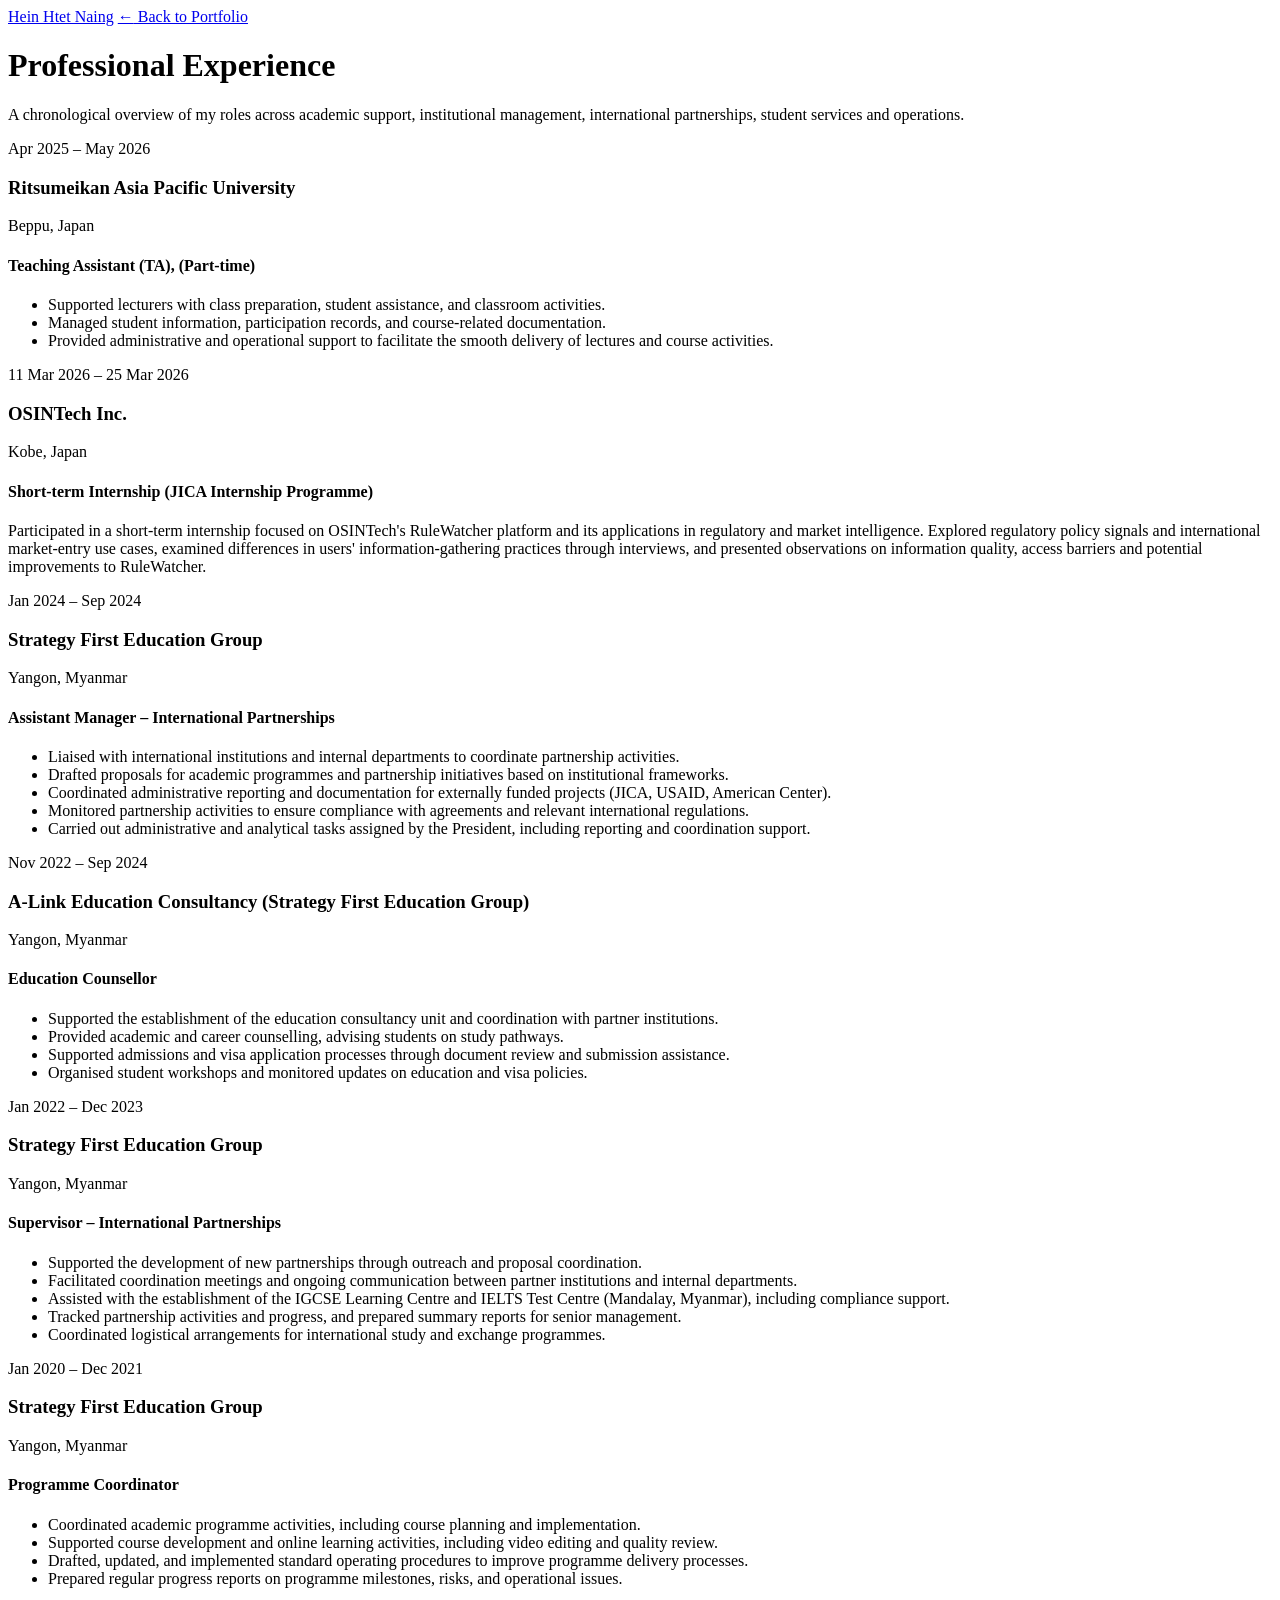
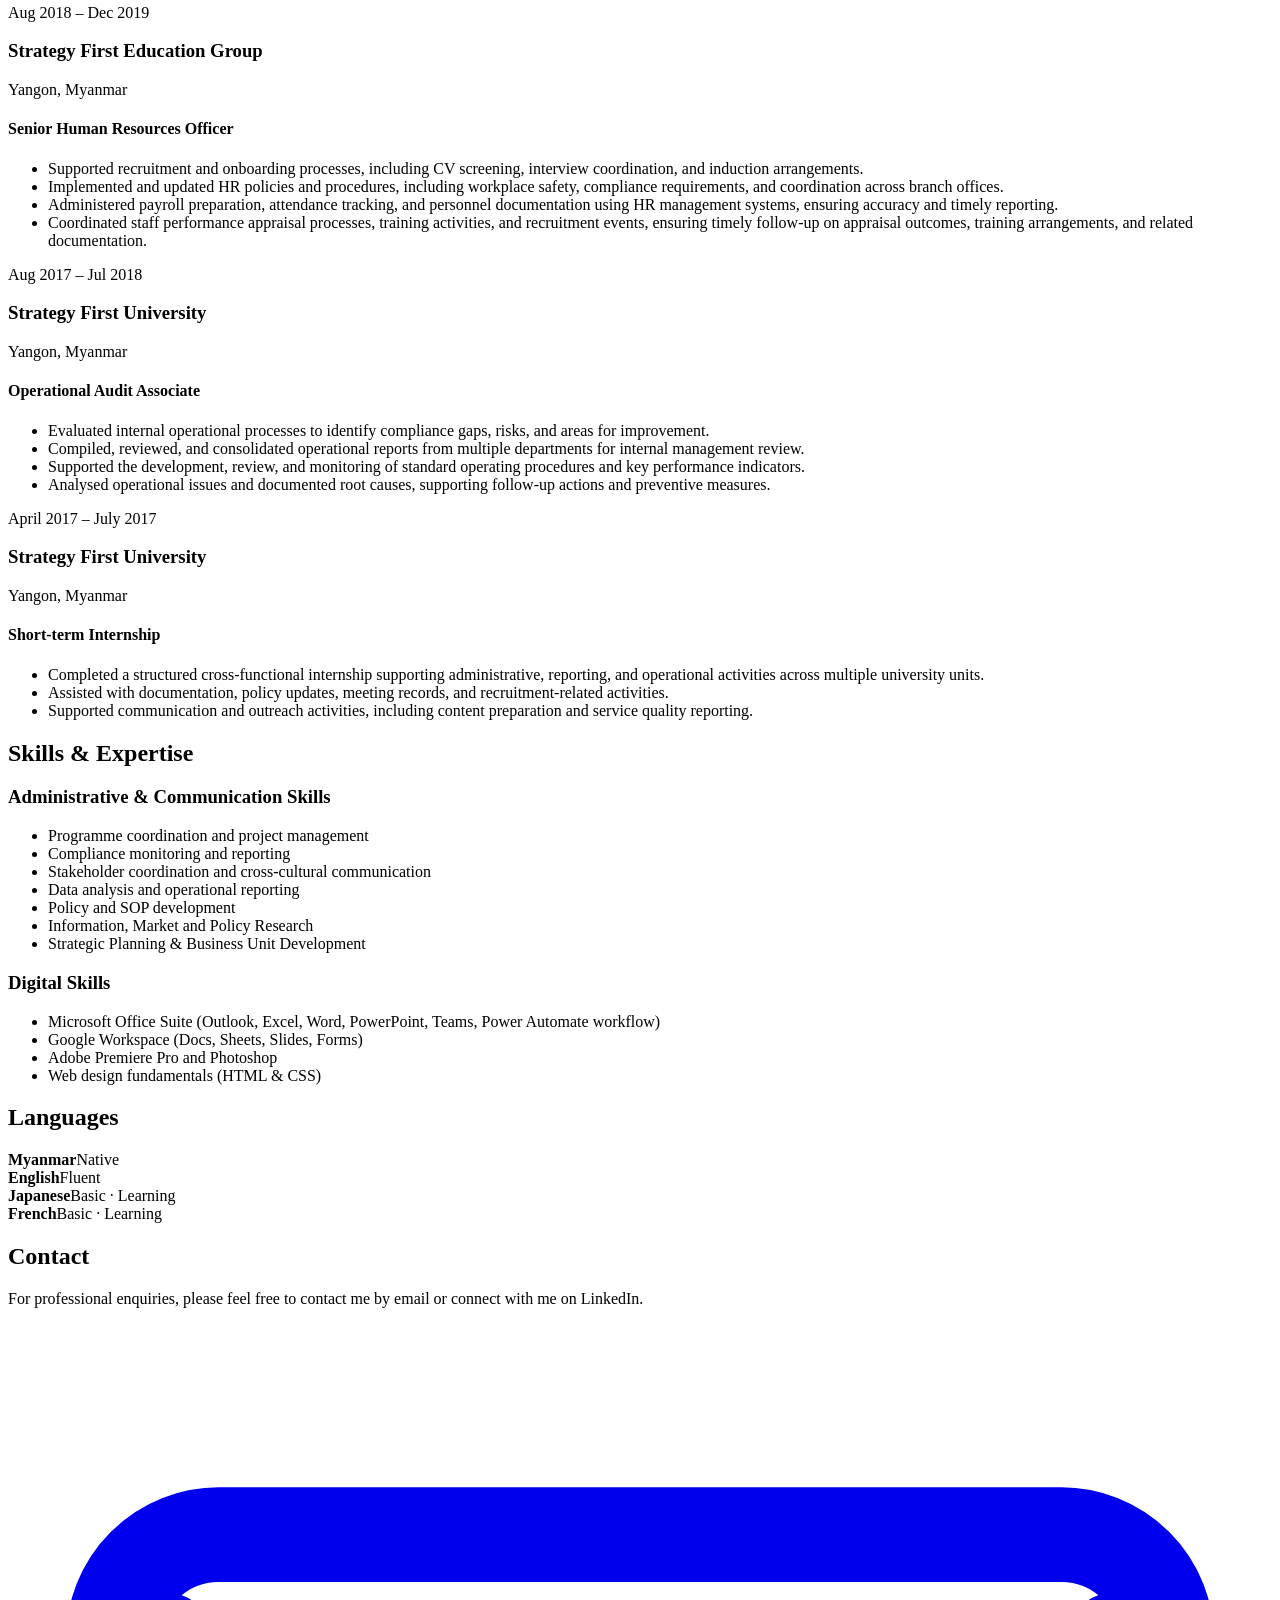
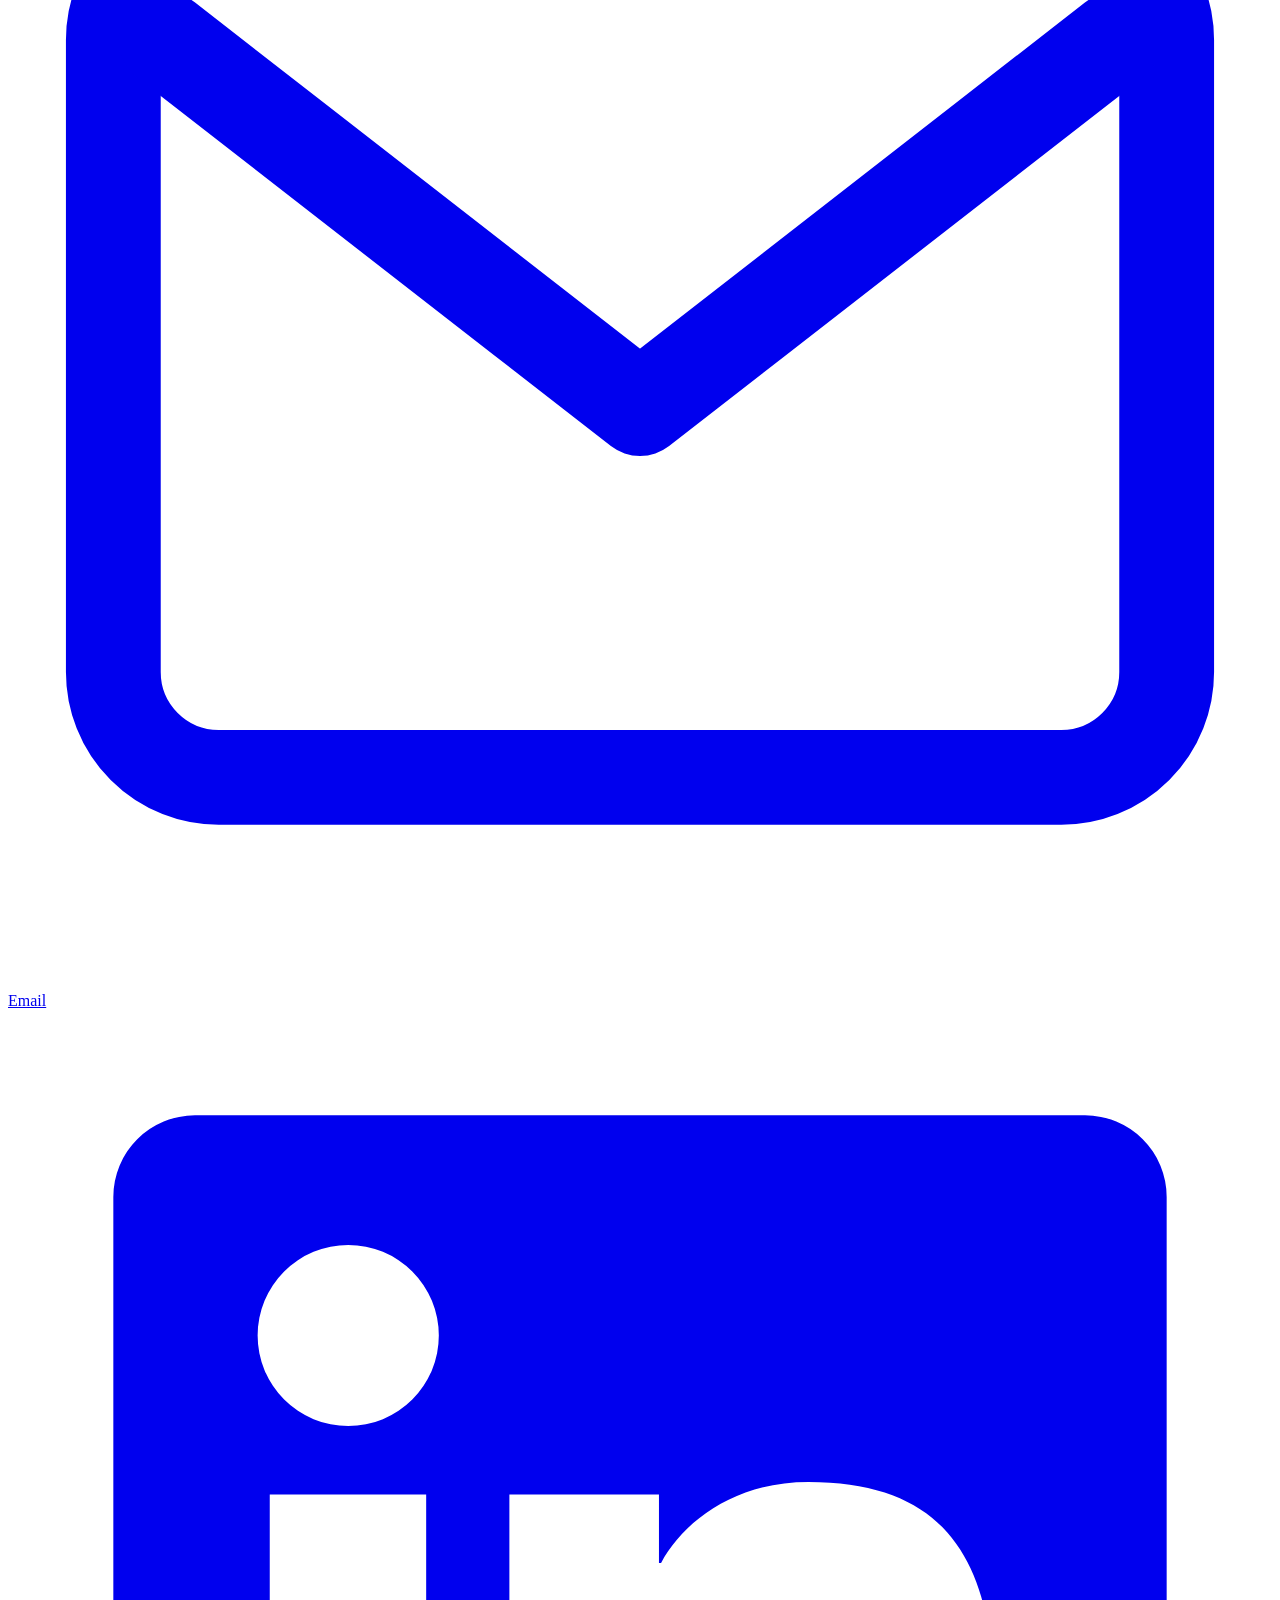
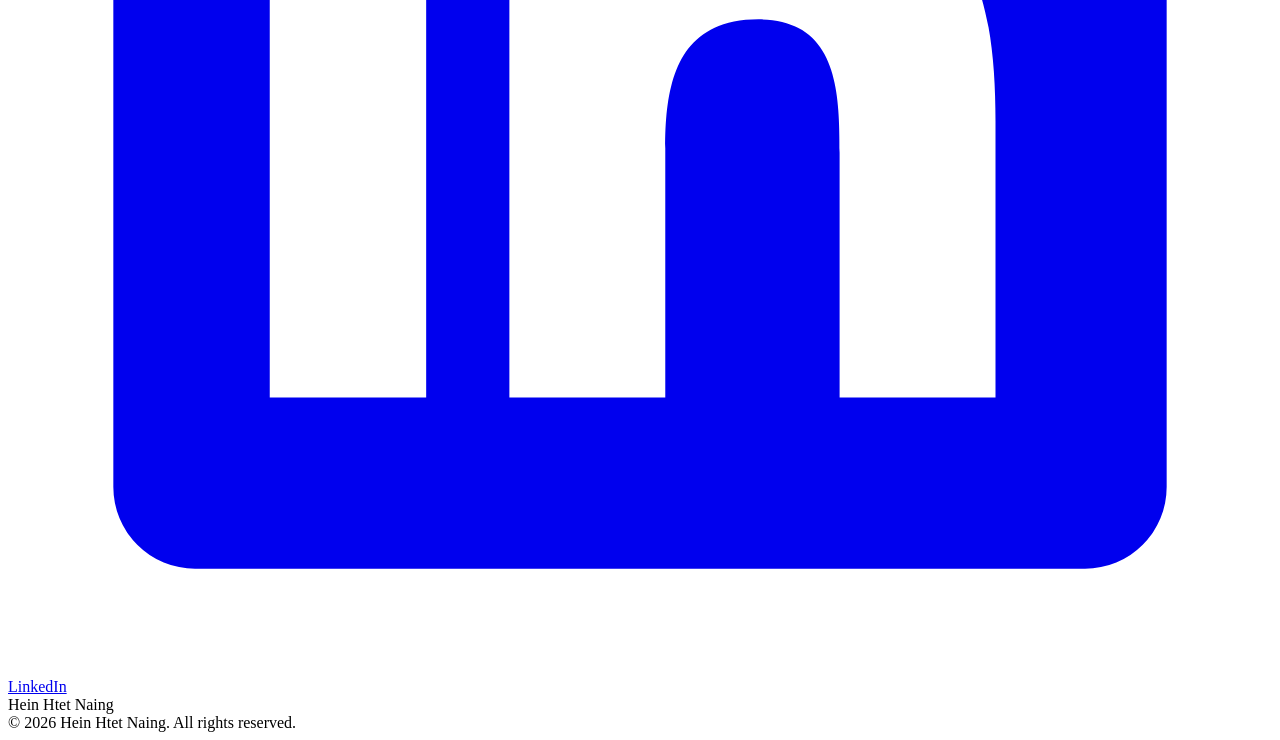
==== experience.html @ 3fa8e555 "Add files via upload" ====
<!DOCTYPE html>
<html lang="en">
<head>
    <meta charset="UTF-8">
    <meta name="viewport" content="width=device-width, initial-scale=1.0">
    <meta name="description" content="Professional experience of Hein Htet Naing.">
    <title>Professional Experience | Hein Htet Naing</title>
    <link rel="preconnect" href="https://fonts.googleapis.com">
    <link rel="preconnect" href="https://fonts.gstatic.com" crossorigin>
    <link href="https://fonts.googleapis.com/css2?family=Bodoni+Moda:wght@400;500;600&display=swap" rel="stylesheet">
    <link rel="stylesheet" href="css/style.css?v=20261013-mixed1">
</head>
<body class="experience-standalone">
    <header class="experience-topbar">
        <div class="experience-topbar-inner">
            <a class="experience-brand" href="index.html">Hein Htet Naing</a>
            <a class="experience-back" href="index.html#experience"><span aria-hidden="true">←</span> Back to Portfolio</a>
        </div>
    </header>
    <main class="experience-detail-page">
        <header class="experience-page-header">
            <h1>Professional <span class="experience-title-accent">Experience</span></h1>
            <p>A chronological overview of my roles across academic support, institutional management, international partnerships, student services and operations.</p>
        </header>
        <section aria-label="Employment history" class="experience-list">
            <article class="experience-entry">
                <div class="experience-meta">
                    <span class="experience-date">Apr 2025 – May 2026</span>
                    <h3>Ritsumeikan Asia Pacific University</h3>
                    <span class="experience-location">Beppu, Japan</span>
                </div>
                <div class="experience-detail">
                    <h4>Teaching Assistant (TA), (Part-time)</h4>
                    <ul class="experience-responsibilities">
                        <li>Supported lecturers with class preparation, student assistance, and classroom activities.</li>
                        <li>Managed student information, participation records, and course-related documentation.</li>
                        <li>Provided administrative and operational support to facilitate the smooth delivery of lectures and course activities.</li>
                    </ul>
                </div>
            </article>
            <article class="experience-entry">
                <div class="experience-meta">
                    <span class="experience-date">11 Mar 2026 – 25 Mar 2026</span>
                    <h3>OSINTech Inc.</h3>
                    <span class="experience-location">Kobe, Japan</span>
                </div>
                <div class="experience-detail">
                    <h4>Short-term Internship (JICA Internship Programme)</h4>
                    <p>Participated in a short-term internship focused on OSINTech's RuleWatcher platform and its applications in regulatory and market intelligence. Explored regulatory policy signals and international market-entry use cases, examined differences in users' information-gathering practices through interviews, and presented observations on information quality, access barriers and potential improvements to RuleWatcher.</p>
                </div>
            </article>
            
            <article class="experience-entry">
                <div class="experience-meta">
                    <span class="experience-date">Jan 2024 – Sep 2024</span>
                    <h3>Strategy First Education Group</h3>
                    <span class="experience-location">Yangon, Myanmar</span>
                </div>
                <div class="experience-detail">
                    <h4>Assistant Manager – International Partnerships</h4>
                    <ul class="experience-responsibilities">
                        <li>Liaised with international institutions and internal departments to coordinate partnership activities.</li>
                        <li>Drafted proposals for academic programmes and partnership initiatives based on institutional frameworks.</li>
                        <li>Coordinated administrative reporting and documentation for externally funded projects (JICA, USAID, American Center).</li>
                        <li>Monitored partnership activities to ensure compliance with agreements and relevant international regulations.</li>
                        <li>Carried out administrative and analytical tasks assigned by the President, including reporting and coordination support.</li>
                    </ul>
                </div>
            </article>
            <article class="experience-entry">
                <div class="experience-meta">
                    <span class="experience-date">Nov 2022 – Sep 2024</span>
                    <h3>A-Link Education Consultancy (Strategy First Education Group)</h3>
                    <span class="experience-location">Yangon, Myanmar</span>
                </div>
                <div class="experience-detail">
                    <h4>Education Counsellor</h4>
                    <ul class="experience-responsibilities">
                        <li>Supported the establishment of the education consultancy unit and coordination with partner institutions.</li>
                        <li>Provided academic and career counselling, advising students on study pathways.</li>
                        <li>Supported admissions and visa application processes through document review and submission assistance.</li>
                        <li>Organised student workshops and monitored updates on education and visa policies.</li>
                    </ul>
                </div>
            </article>
            <article class="experience-entry">
                <div class="experience-meta">
                    <span class="experience-date">Jan 2022 – Dec 2023</span>
                    <h3>Strategy First Education Group</h3>
                    <span class="experience-location">Yangon, Myanmar</span>
                </div>
                <div class="experience-detail">
                    <h4>Supervisor – International Partnerships</h4>
                    <ul class="experience-responsibilities">
                        <li>Supported the development of new partnerships through outreach and proposal coordination.</li>
                        <li>Facilitated coordination meetings and ongoing communication between partner institutions and internal departments.</li>
                        <li>Assisted with the establishment of the IGCSE Learning Centre and IELTS Test Centre (Mandalay, Myanmar), including compliance support.</li>
                        <li>Tracked partnership activities and progress, and prepared summary reports for senior management.</li>
                        <li>Coordinated logistical arrangements for international study and exchange programmes.</li>
                    </ul>
                </div>
            </article>
            <article class="experience-entry">
                <div class="experience-meta">
                    <span class="experience-date">Jan 2020 – Dec 2021</span>
                    <h3>Strategy First Education Group</h3>
                    <span class="experience-location">Yangon, Myanmar</span>
                </div>
                <div class="experience-detail">
                    <h4>Programme Coordinator</h4>
                    <ul class="experience-responsibilities">
                        <li>Coordinated academic programme activities, including course planning and implementation.</li>
                        <li>Supported course development and online learning activities, including video editing and quality review.</li>
                        <li>Drafted, updated, and implemented standard operating procedures to improve programme delivery processes.</li>
                        <li>Prepared regular progress reports on programme milestones, risks, and operational issues.</li>
                    </ul>
                </div>
            </article>
            <article class="experience-entry">
                <div class="experience-meta">
                    <span class="experience-date">Aug 2018 – Dec 2019</span>
                    <h3>Strategy First Education Group</h3>
                    <span class="experience-location">Yangon, Myanmar</span>
                </div>
                <div class="experience-detail">
                    <h4>Senior Human Resources Officer</h4>
                    <ul class="experience-responsibilities">
                        <li>Supported recruitment and onboarding processes, including CV screening, interview coordination, and induction arrangements.</li>
                        <li>Implemented and updated HR policies and procedures, including workplace safety, compliance requirements, and coordination across branch offices.</li>
                        <li>Administered payroll preparation, attendance tracking, and personnel documentation using HR management systems, ensuring accuracy and timely reporting.</li>
                        <li>Coordinated staff performance appraisal processes, training activities, and recruitment events, ensuring timely follow-up on appraisal outcomes, training arrangements, and related documentation.</li>
                    </ul>
                </div>
            </article>
            <article class="experience-entry">
                <div class="experience-meta">
                    <span class="experience-date">Aug 2017 – Jul 2018</span>
                    <h3>Strategy First University</h3>
                    <span class="experience-location">Yangon, Myanmar</span>
                </div>
                <div class="experience-detail">
                    <h4>Operational Audit Associate</h4>
                    <ul class="experience-responsibilities">
                        <li>Evaluated internal operational processes to identify compliance gaps, risks, and areas for improvement.</li>
                        <li>Compiled, reviewed, and consolidated operational reports from multiple departments for internal management review.</li>
                        <li>Supported the development, review, and monitoring of standard operating procedures and key performance indicators.</li>
                        <li>Analysed operational issues and documented root causes, supporting follow-up actions and preventive measures.</li>
                    </ul>
                </div>
            </article>
            <article class="experience-entry">
                <div class="experience-meta">
                    <span class="experience-date">April 2017 – July 2017</span>
                    <h3>Strategy First University</h3>
                    <span class="experience-location">Yangon, Myanmar</span>
                </div>
                <div class="experience-detail">
                    <h4>Short-term Internship</h4>
                    <ul class="experience-responsibilities">
                        <li>Completed a structured cross-functional internship supporting administrative, reporting, and operational activities across multiple university units.</li>
                        <li>Assisted with documentation, policy updates, meeting records, and recruitment-related activities.</li>
                        <li>Supported communication and outreach activities, including content preparation and service quality reporting.</li>
                    </ul>
                </div>
            </article>
        </section>
        <section class="experience-skills-section" aria-labelledby="experience-skills-heading">
            <h2 id="experience-skills-heading">Skills &amp; <span>Expertise</span></h2>
            <div class="experience-skills-grid">
                <div class="experience-skill-column">
                    <h3>Administrative &amp; Communication Skills</h3>
                    <ul>
                        <li>Programme coordination and project management</li>
                        <li>Compliance monitoring and reporting</li>
                        <li>Stakeholder coordination and cross-cultural communication</li>
                        <li>Data analysis and operational reporting</li>
                        <li>Policy and SOP development</li>
                        <li>Information, Market and Policy Research</li>
                        <li>Strategic Planning & Business Unit Development</li>
                    </ul>
                </div>
                <div class="experience-skill-column">
                    <h3>Digital Skills</h3>
                    <ul>
                        <li>Microsoft Office Suite (Outlook, Excel, Word, PowerPoint, Teams, Power Automate workflow)</li>
                        <li>Google Workspace (Docs, Sheets, Slides, Forms)</li>
                        <li>Adobe Premiere Pro and Photoshop</li>
                        <li>Web design fundamentals (HTML &amp; CSS)</li>
                    </ul>
                </div>
            </div>
        </section>
        <section class="experience-languages-section" aria-labelledby="experience-languages-heading">
            <h2 id="experience-languages-heading">Languages</h2>
            <div class="experience-language-list" aria-label="Language proficiency">
                <div><strong>Myanmar</strong><span>Native</span></div>
                <div><strong>English</strong><span>Fluent</span></div>
                <div><strong>Japanese</strong><span>Basic · Learning</span></div>
                <div><strong>French</strong><span>Basic · Learning</span></div>
            </div>
        </section>
        <section class="experience-contact-section" aria-labelledby="experience-contact-heading">
            <h2 id="experience-contact-heading">Contact</h2>
            <p>For professional enquiries, please feel free to contact me by email or connect with me on LinkedIn.</p>
            <div class="experience-contact-links">
                <a href="mailto:hhn.info12@gmail.com"><svg viewBox="0 0 24 24" fill="none" stroke="currentColor" stroke-width="1.8" stroke-linecap="round" stroke-linejoin="round" aria-hidden="true"><rect x="2" y="4" width="20" height="16" rx="2"/><path d="m3 6 9 7 9-7"/></svg>Email</a>
                <a href="https://www.linkedin.com/in/hhn0011" target="_blank" rel="noopener noreferrer"><svg viewBox="0 0 24 24" fill="currentColor" aria-hidden="true"><path d="M20.45 2H3.55A1.55 1.55 0 0 0 2 3.55v16.9A1.55 1.55 0 0 0 3.55 22h16.9A1.55 1.55 0 0 0 22 20.45V3.55A1.55 1.55 0 0 0 20.45 2ZM7.94 18.75H4.97V9.2h2.97ZM6.46 7.9a1.72 1.72 0 1 1 0-3.44 1.72 1.72 0 0 1 0 3.44Zm12.29 10.85h-2.96V14.1c0-1.11-.02-2.53-1.54-2.53-1.54 0-1.77 1.2-1.77 2.45v4.73H9.52V9.2h2.84v1.3h.04c.4-.75 1.36-1.54 2.8-1.54 3 0 3.55 1.98 3.55 4.55Z"/></svg>LinkedIn</a>
            </div>
        </section>
    </main>
    <footer class="site-footer experience-detail-footer">
        <div class="footer-inner">
            <span class="footer-name">Hein Htet Naing</span>
            <div class="footer-right">
                <span class="footer-copyright">&copy; 2026 Hein Htet Naing. All rights reserved.</span>
            </div>
        </div>
    </footer>
</body>
</html>
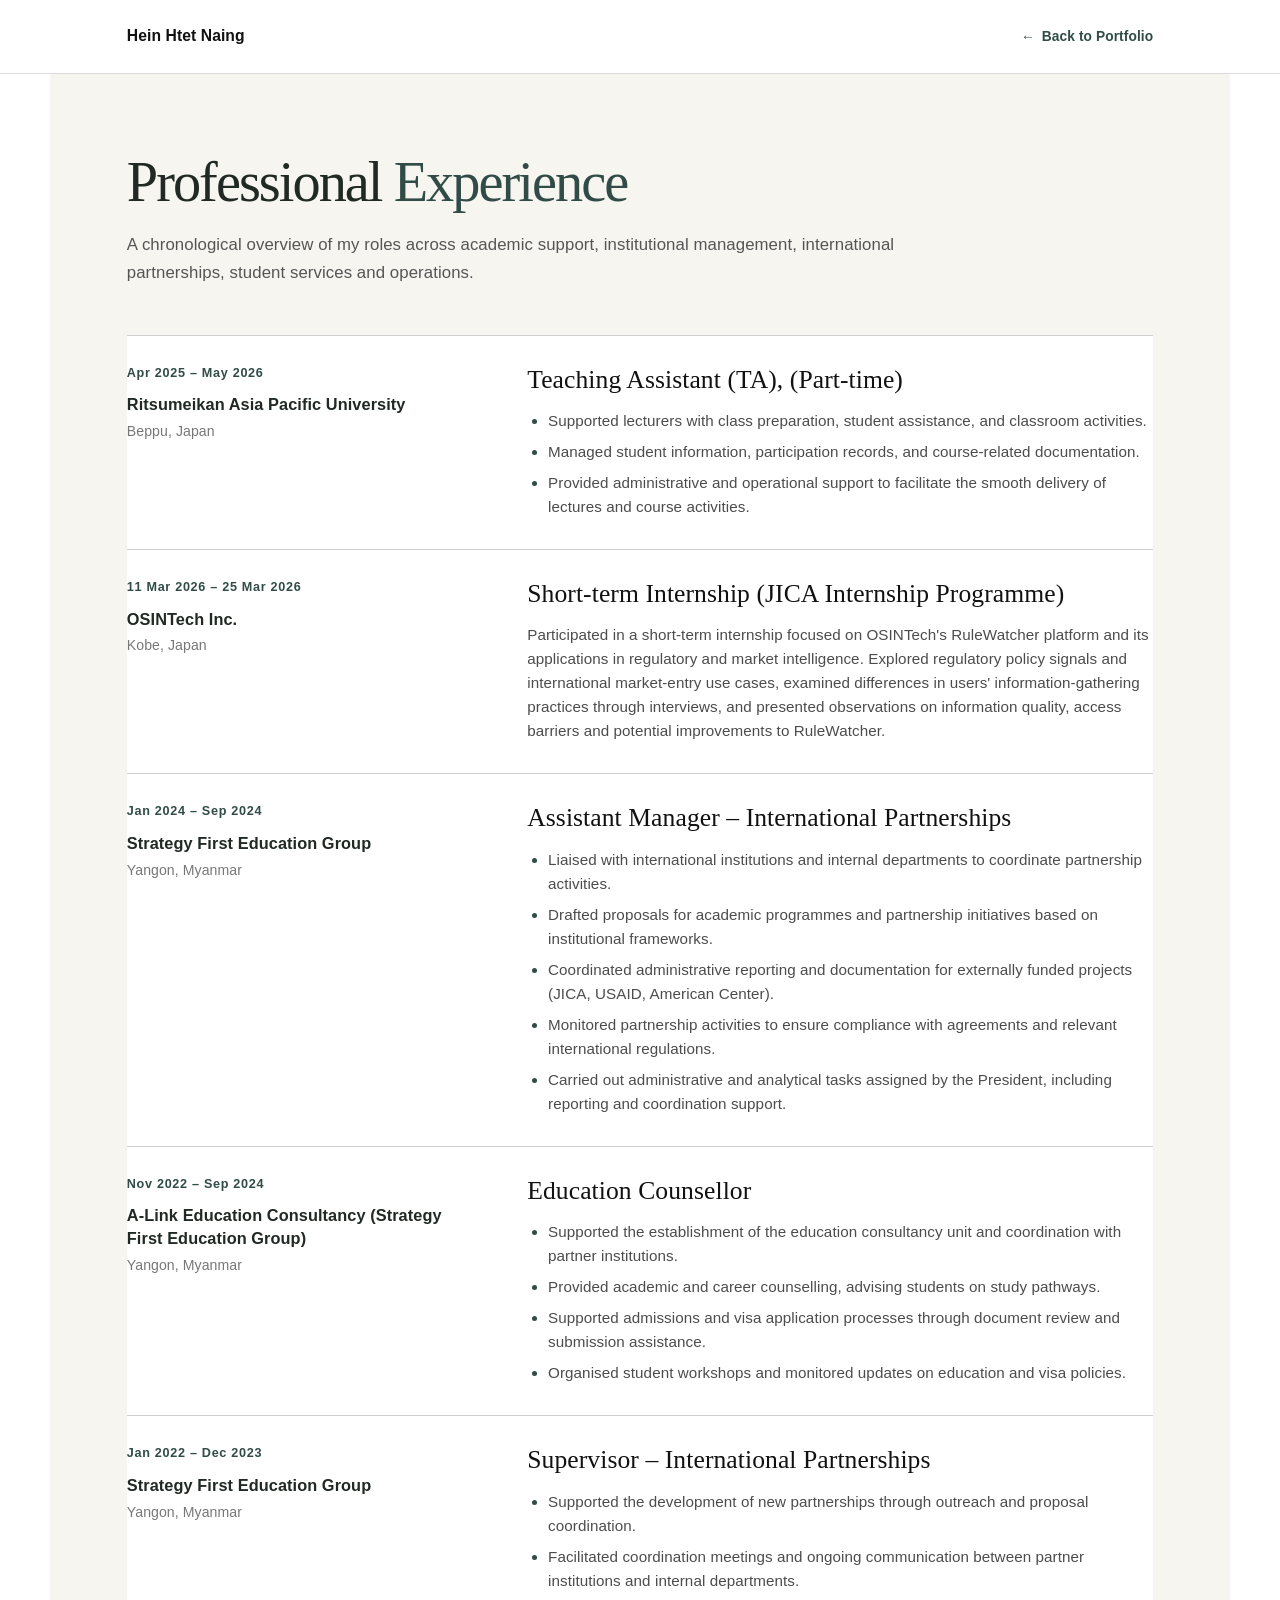
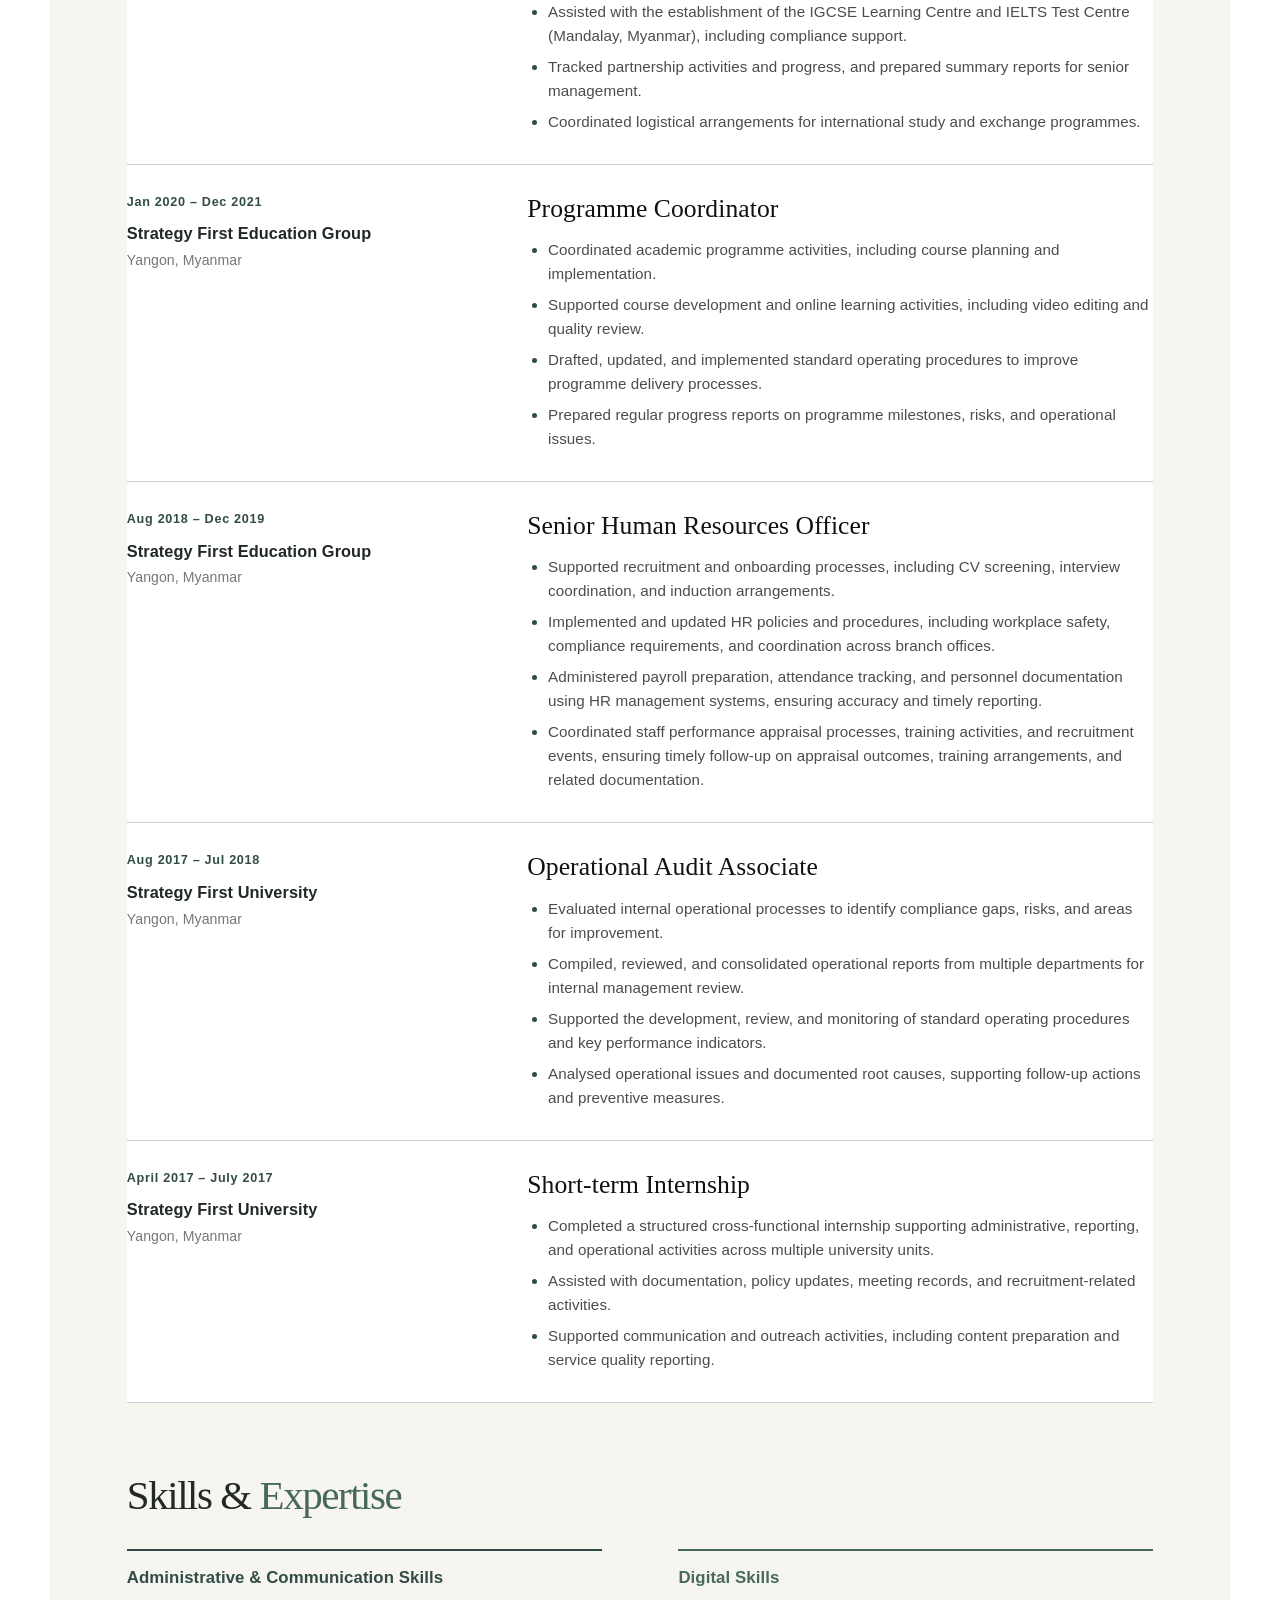
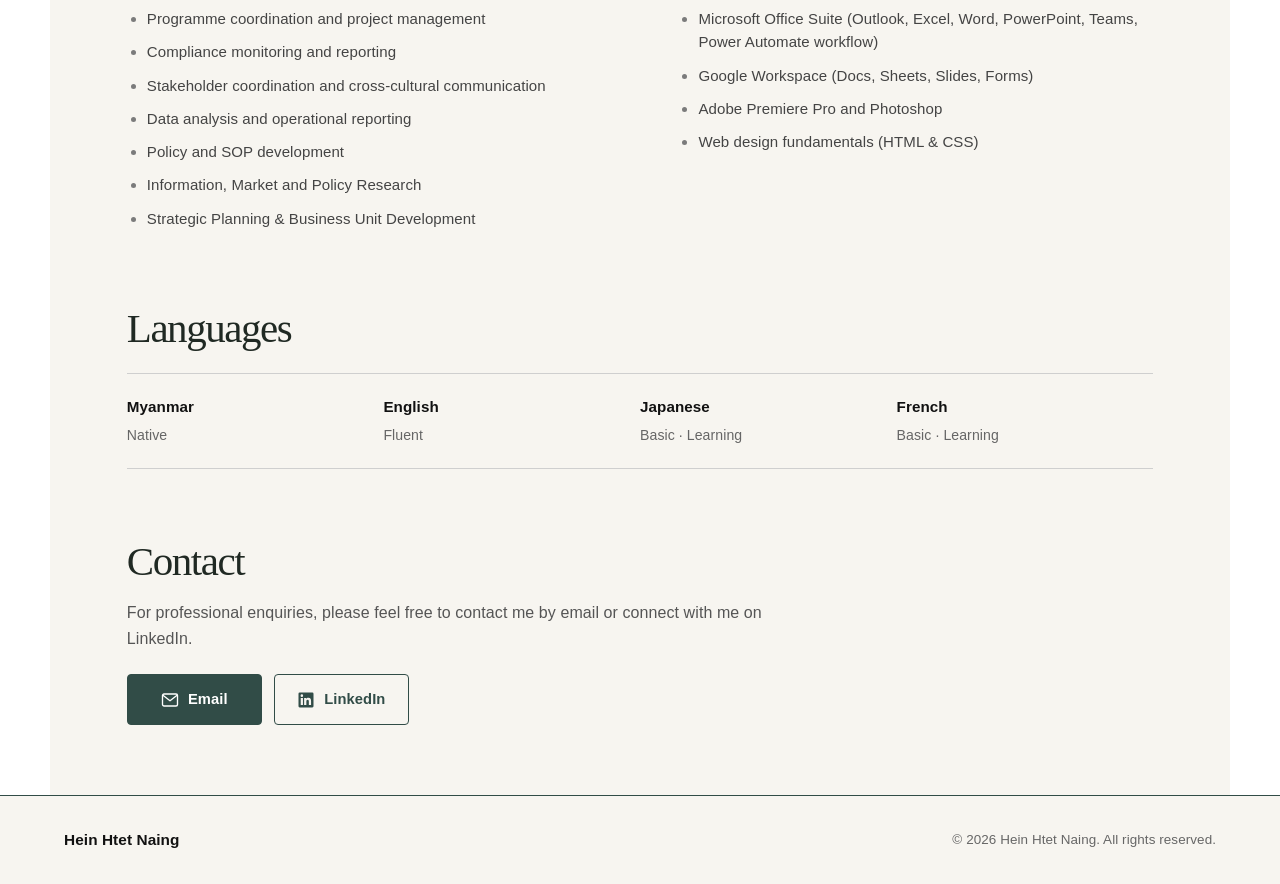
==== commit ed59677f: "Apply editorial design to experience.html" ====
--- a/experience.html
+++ b/experience.html
@@ -9,6 +9,7 @@
     <link rel="preconnect" href="https://fonts.gstatic.com" crossorigin>
     <link href="https://fonts.googleapis.com/css2?family=Bodoni+Moda:wght@400;500;600&display=swap" rel="stylesheet">
     <link rel="stylesheet" href="css/style.css?v=20261013-mixed1">
+    <link rel="stylesheet" href="css/editorial-v2.css?v=1">
 </head>
 <body class="experience-standalone">
     <header class="experience-topbar">
--- a/css/style.css
+++ b/css/style.css
@@ -0,0 +1,1494 @@
+/* == 01. COLOUR SYSTEM == */
+:root {
+    --white: #FFFFFF;
+    --black: #111111;
+    --grey: #555555;
+    --red: #C51F35;
+    --linkedin-blue: #0A66C2;
+    --navy: #193F84;
+    --cyan: #55C9D9;
+    --green: #00865F;
+    --gold: #FFCC00;
+    --gold-dark: #806300;
+    --light-border: #DDDDDD;
+    --nav-space: 132px;
+}
+
+/* == 02. BASIC WEBSITE SETTINGS == */
+* { margin: 0; padding: 0; box-sizing: border-box; }
+html {
+    scroll-behavior: smooth;
+    /* Gentle page-to-page scrolling without trapping longer sections */
+    scroll-snap-type: none;
+}
+body {
+    font-family: Arial, Helvetica, sans-serif;
+    font-size: 16px;
+    line-height: 1.7;
+    background: var(--white);
+    color: var(--black);
+}
+a { color: inherit; text-decoration: none; }
+a:focus-visible, button:focus-visible {
+    outline: 3px solid var(--cyan);
+    outline-offset: 3px;
+}
+.skip-link {
+    position: fixed;
+    top: -100px; left: 10px; z-index: 2000;
+    background: var(--white); color: var(--black);
+    padding: 10px 16px;
+}
+.skip-link:focus { top: 10px; }
+
+/* == 03. FULL-SCREEN INTRODUCTION WITH EDGE-TO-EDGE DIVIDER == */
+.Intro {
+    width: 100%;
+    min-height: 100vh;
+    min-height: 100svh;
+    padding: 0;
+    border-bottom: 2px solid var(--black);
+    display: flex;
+    align-items: stretch;
+    background: var(--white);
+    scroll-snap-align: start;
+}
+.Intro-box {
+    width: 100%;
+    min-height: calc(100vh - 2px);
+    min-height: calc(100svh - 2px);
+    display: flex;
+    flex-direction: column;
+    justify-content: space-evenly;
+    padding: clamp(28px, 4vw, 60px) clamp(24px, 6.5vw, 110px);
+    padding-left: clamp(46px, 9vw, 150px);
+    padding-right: clamp(32px, 7.5vw, 128px);
+    border: 0;
+    border-radius: 0;
+    background: var(--white);
+}
+.Intro-label {
+    color: var(--red);
+    font-size: clamp(1.25rem, 1.65vw, 1.5rem);
+    font-weight: 700;
+    letter-spacing: 0.1em;
+    margin-bottom: 0;
+}
+.Intro h1 {
+    font-family: "Bodoni Moda", Georgia, "Times New Roman", serif;
+    font-size: clamp(3.7rem, 7vw, 6.6rem);
+    font-weight: 400;
+    line-height: 0.98;
+    letter-spacing: -0.025em;
+    color: var(--black);
+    margin-bottom: 0;
+}
+
+/* == 04. FIVE INTERESTS: ORIGINAL COLOURED UNDERLINES == */
+.Intro-interests {
+    display: flex;
+    flex-wrap: wrap;
+    align-items: flex-start;
+    gap: 12px 26px;
+    margin-bottom: 0;
+}
+.Intro-interests span {
+    display: inline-block;
+    width: auto;
+    min-height: 0;
+    padding: 0 0 6px;
+    font-size: clamp(1rem, 1.22vw, 1.13rem);
+    font-weight: 600;
+    line-height: 1.45;
+    text-align: left;
+    color: var(--black);
+    border: 0;
+    border-bottom: 3px solid transparent;
+}
+.Intro-interests .interest-red { border-bottom-color: var(--red); }
+.Intro-interests .interest-navy { border-bottom-color: var(--navy); }
+.Intro-interests .interest-cyan { border-bottom-color: var(--cyan); }
+.Intro-interests .interest-green { border-bottom-color: var(--green); }
+.Intro-interests .interest-gold { border-bottom-color: var(--gold); }
+
+/* == 05. INTRODUCTION PARAGRAPH == */
+.Intro-description {
+    width: 100%;
+    max-width: 920px;
+    font-size: clamp(1.075rem, 1.35vw, 1.2rem);
+    font-weight: 400;
+    line-height: 1.65;
+    color: var(--grey);
+    white-space: normal;
+    margin-bottom: 0;
+}
+
+/* == 06. INTRODUCTION BUTTONS == */
+.Intro-buttons { display: flex; flex-wrap: wrap; gap: 14px; }
+.Intro-buttons a, .Intro-button-placeholder {
+    display: inline-flex;
+    align-items: center;
+    justify-content: center;
+    width: 172px;
+    min-height: 52px;
+    padding: 12px 20px;
+    border: 1px solid transparent;
+    border-radius: 4px;
+    font-size: 1.05rem;
+    font-weight: 600;
+}
+.Intro-button-primary {
+    gap: 10px;
+    background: var(--linkedin-blue);
+    border-color: var(--linkedin-blue);
+    color: var(--white);
+}
+.linkedin-icon {
+    display: block;
+    width: 20px;
+    height: 20px;
+    flex: 0 0 20px;
+}
+.Intro-button-primary:hover {
+    background: #004182;
+    border-color: #004182;
+}
+.Intro-button-secondary {
+    gap: 10px;
+    background: var(--black);
+    border-color: var(--black);
+    color: var(--white);
+}
+.Intro-button-secondary:hover {
+    background: #333333;
+    border-color: #333333;
+}
+.contact-icon {
+    display: block;
+    width: 20px;
+    height: 20px;
+    flex: 0 0 20px;
+}
+.Intro-button-placeholder { cursor: default; }
+
+/* == 07. REMAINING SECTIONS & LEFT NAVIGATION SPACE == */
+.page-content {
+    scroll-snap-align: none;
+    background-color: #FFFFFF;
+    padding: 0 0 0 var(--nav-space);
+}
+.content-section {
+    width: 100%;
+    padding: clamp(28px, 4vw, 60px);
+    margin: 0;
+    background: #FFFFFF;
+    color: var(--black);
+    scroll-margin-top: 20px;
+}
+.content-section h2 {
+    font-size: clamp(1.6rem, 3vw, 2.5rem);
+    line-height: 1.2;
+    margin-bottom: 20px;
+}
+.content-section p {
+    max-width: 76ch;
+    color: inherit;
+}
+.dark-section {
+    background: var(--white);
+    color: var(--black);
+    border: 0;
+}
+/* == ABOUT ME: EDITORIAL TWO-COLUMN LAYOUT == */
+.about-section {
+    position: relative;
+    padding-top: clamp(56px, 8vw, 112px);
+    padding-bottom: clamp(56px, 8vw, 112px);
+    padding-right: clamp(48px, 8vw, 120px);
+}
+.about-section::after {
+    content: "";
+    position: absolute;
+    left: calc(-1 * var(--nav-space));
+    right: 0;
+    bottom: 0;
+    height: 2px;
+    background: var(--black);
+}
+.about-layout {
+    display: grid;
+    grid-template-columns: minmax(220px, 0.85fr) minmax(0, 1.4fr);
+    gap: clamp(30px, 6vw, 100px);
+    align-items: start;
+}
+.about-label {
+    color: var(--red) !important;
+    font-size: 0.9rem;
+    font-weight: 700;
+    letter-spacing: 0.12em;
+    margin-bottom: 22px;
+}
+.about-section h2 {
+    font-family: "Bodoni Moda", Georgia, "Times New Roman", serif;
+    font-size: clamp(2.8rem, 4.3vw, 4.6rem);
+    font-weight: 400;
+    line-height: 1.13;
+    letter-spacing: -0.025em;
+    margin: 0;
+    max-width: 13ch;
+}
+.about-title-accent { color: var(--navy); }
+.about-reflection {
+    max-width: 35ch;
+    margin-top: clamp(25px, 3vw, 40px);
+    font-size: clamp(1.05rem, 1.3vw, 1.2rem);
+    line-height: 1.7;
+    color: var(--grey) !important;
+}
+.about-journey-line {
+    display: block;
+    width: min(100%, 320px);
+    height: auto;
+    margin-top: 22px;
+}
+.about-biography {
+    max-width: 690px;
+    padding-right: clamp(8px, 2vw, 24px);
+}
+.about-biography p {
+    font-size: clamp(1.05rem, 1.25vw, 1.18rem);
+    font-weight: 400;
+    line-height: 1.85;
+    color: var(--grey);
+    max-width: none;
+}
+.about-biography p + p {
+    margin-top: 1.4em;
+}
+@media (max-width: 900px) {
+    .about-layout {
+        grid-template-columns: 1fr;
+        gap: 30px;
+    }
+    .about-section h2 { max-width: 18ch; }
+}
+@media (max-width: 768px) {
+    .about-section {
+        padding-top: 48px;
+        padding-bottom: 48px;
+        padding-right: 20px;
+    }
+    .about-section::after { left: 0; }
+    .about-biography { padding-right: 0; }
+    .about-label { margin-bottom: 16px; }
+    .about-section h2 { font-size: clamp(2.7rem, 9vw, 4rem); }
+    .about-reflection { margin-top: 22px; }
+    .about-journey-line { margin-top: 14px; }
+    .about-biography p { font-size: 1.05rem; line-height: 1.75; }
+}
+
+/* == AREAS OF FOCUS: FULL-WIDTH DARK RESEARCH SECTION == */
+.focus-section {
+    position: relative;
+    isolation: isolate;
+    background: #111111;
+    color: #FFFFFF;
+    padding-top: clamp(65px, 8vw, 112px);
+    padding-bottom: clamp(65px, 8vw, 112px);
+    padding-right: clamp(48px, 8vw, 120px);
+}
+.focus-section::before {
+    content: "";
+    position: absolute;
+    z-index: -1;
+    top: 0;
+    bottom: 0;
+    left: calc(-1 * var(--nav-space));
+    right: 0;
+    background: #111111;
+}
+.focus-section::after {
+    content: "";
+    position: absolute;
+    bottom: 0;
+    left: calc(-1 * var(--nav-space));
+    right: 0;
+    height: 1px;
+    background: #FFFFFF;
+}
+.focus-inner { width: 100%; }
+.focus-label {
+    color: var(--red) !important;
+    font-size: 0.9rem;
+    font-weight: 700;
+    letter-spacing: 0.12em;
+    margin-bottom: 18px;
+}
+.focus-section h2 {
+    font-family: "Bodoni Moda", Georgia, "Times New Roman", serif;
+    font-size: clamp(3rem, 5vw, 5rem);
+    line-height: 1.12;
+    letter-spacing: -0.025em;
+    font-weight: 400;
+    color: #FFFFFF;
+    margin-bottom: 24px;
+}
+.focus-title-accent { color: var(--gold); }
+.focus-introduction {
+    max-width: 830px !important;
+    color: #C9C9C9 !important;
+    font-size: clamp(1.05rem, 1.25vw, 1.18rem);
+    line-height: 1.52;
+}
+.focus-grid {
+    display: grid;
+    grid-template-columns: repeat(2, minmax(0, 1fr));
+    column-gap: clamp(32px, 5vw, 80px);
+    row-gap: clamp(18px, 2.5vw, 34px);
+    margin-top: clamp(25px, 3vw, 43px);
+}
+.focus-item {
+    min-width: 0;
+    border-top: 2px solid var(--focus-accent);
+    padding-top: 18px;
+}
+.focus-item-1 { --focus-accent: var(--red); }
+.focus-item-2 { --focus-accent: var(--navy); }
+.focus-item-3 { --focus-accent: var(--cyan); }
+.focus-item-4 { --focus-accent: var(--green); }
+.focus-item-5 { --focus-accent: var(--gold); }
+.focus-item-6 { --focus-accent: #B9B9B9; }
+.focus-number {
+    display: block;
+    font-size: 0.95rem;
+    font-weight: 700;
+    letter-spacing: 0.06em;
+    color: var(--focus-accent);
+    margin-bottom: 10px;
+}
+.focus-item h3 {
+    color: #FFFFFF;
+    font-size: clamp(1.15rem, 1.45vw, 1.4rem);
+    line-height: 1.35;
+    font-weight: 600;
+    margin-bottom: 8px;
+}
+.focus-item p {
+    color: #CACACA !important;
+    font-size: .875rem;
+    line-height: 1.48;
+}
+@media (max-width: 768px) {
+    .content-section.focus-section {
+        padding: 52px 24px 64px;
+    }
+    .focus-grid {
+        grid-template-columns: 1fr;
+        row-gap: 22px;
+        margin-top: 27px;
+    }
+    .focus-section h2 { font-size: clamp(2.8rem, 9vw, 4.2rem); }
+}
+
+/* == EXPERIENCE: EDITORIAL CAREER SUMMARY == */
+.experience-section {
+    position: relative;
+    padding-top: clamp(58px, 7vw, 100px);
+    padding-bottom: clamp(64px, 7vw, 105px);
+    padding-right: clamp(48px, 8vw, 120px);
+}
+.experience-section::after {
+    content: "";
+    position: absolute;
+    bottom: 0;
+    left: calc(-1 * var(--nav-space));
+    right: 0;
+    height: 2px;
+    background: var(--black);
+}
+.experience-label {
+    color: var(--red) !important;
+    font-size: 0.9rem;
+    letter-spacing: .12em;
+    font-weight: 700;
+    margin-bottom: 16px;
+}
+.experience-section h2 {
+    font-family: "Bodoni Moda", Georgia, "Times New Roman", serif;
+    font-weight: 400;
+    line-height: 1.14;
+    letter-spacing: -.025em;
+    font-size: clamp(2.8rem, 4.9vw, 4.9rem);
+    margin-bottom: 21px;
+}
+.experience-title-accent { color: var(--navy); }
+.experience-intro > p:last-child {
+    font-size: clamp(1.05rem, 1.3vw, 1.18rem);
+    line-height: 1.75;
+    color: var(--grey);
+    max-width: 720px;
+}
+.experience-list { margin-top: clamp(24px, 3vw, 42px); }
+.experience-entry {
+    border-top: 1px solid #CCCCCC;
+    display: grid;
+    grid-template-columns: minmax(190px, .9fr) minmax(0, 1.5fr);
+    gap: clamp(22px, 5vw, 80px);
+    padding: 26px 0 31px;
+}
+.experience-date {
+    display: block;
+    font-size: .85rem;
+    letter-spacing: .045em;
+    color: #696969;
+    margin-bottom: 7px;
+}
+.experience-meta h3 { font-size: 1.07rem; line-height: 1.4; font-weight: 700; }
+.experience-location { display: block; margin-top: 4px; color: #777777; font-size: .95rem; line-height: 1.45; }
+.experience-detail h4 { font-size: clamp(1.18rem, 1.55vw, 1.45rem); line-height: 1.4; margin-bottom: 11px; }
+.experience-note { font-size: .85em; font-weight: 400; color: var(--grey); }
+.experience-detail p { color: var(--grey); font-size: 1.02rem; line-height: 1.8; }
+.experience-responsibilities { list-style: disc; padding-left: 1.25rem; margin: 4px 0 0; color: var(--grey); font-size: 1.02rem; line-height: 1.5; }
+.experience-responsibilities li + li { margin-top: 4px; }
+.experience-responsibilities li::marker { color: var(--navy); }
+.experience-additional {
+    border-top: 1px solid #CCCCCC;
+    padding: 22px 0 8px;
+}
+.experience-additional p {
+    color: var(--grey);
+    font-size: 1rem;
+    line-height: 1.75;
+    margin-bottom: 10px;
+}
+.experience-additional strong { color: var(--black); }
+/* Unified accent for all three featured roles. */
+.experience-entry-1, .experience-entry-2, .experience-entry-3 { --experience-accent: #193F84; --experience-tint: #EDF2FC; }
+.experience-entry { border-top: 2px solid var(--experience-accent, #193F84); }
+.experience-entry .experience-date { color: var(--experience-accent, var(--navy)); font-weight: 700; }
+.experience-tags { display: flex; flex-wrap: wrap; gap: 9px; margin-top: 16px; }
+.experience-tag {
+    display: inline-flex;
+    align-items: center;
+    min-height: 30px;
+    padding: 5px 11px;
+    border: 1px solid var(--experience-accent, #193F84);
+    border-radius: 4px;
+    background: var(--experience-tint, #EDF2FC);
+    color: var(--experience-accent, var(--navy));
+    font-size: .82rem;
+    line-height: 1.35;
+    font-weight: 600;
+}
+.experience-more {
+    display: inline-flex;
+    align-items: center;
+    gap: 14px;
+    margin-top: 25px;
+    padding: 12px 0 6px;
+    border-bottom: 2px solid var(--navy);
+    font-weight: 700;
+    color: var(--navy);
+}
+.experience-more:hover { color: var(--red); border-bottom-color: var(--red); }
+@media (max-width: 768px) {
+    .content-section.experience-section { padding: 52px 24px 64px; }
+    .experience-entry { grid-template-columns: 1fr; gap: 15px; padding: 23px 0; }
+    .experience-section h2 { font-size: clamp(2.7rem, 9vw, 4rem); }
+}
+
+/* == EDUCATION: ACADEMIC JOURNEY WITH INSTITUTION MILESTONES == */
+.education-section {
+    position: relative;
+    padding-top: clamp(58px, 7vw, 100px);
+    padding-bottom: clamp(70px, 8vw, 118px);
+    padding-right: clamp(48px, 8vw, 120px);
+}
+.education-section::after {
+    content: "";
+    position: absolute;
+    left: calc(-1 * var(--nav-space));
+    right: 0;
+    bottom: 0;
+    height: 2px;
+    background: var(--black);
+}
+.education-label {
+    color: var(--red) !important;
+    font-size: .9rem;
+    font-weight: 700;
+    letter-spacing: .12em;
+    margin-bottom: 16px;
+}
+.education-section h2 {
+    font-family: "Bodoni Moda", Georgia, "Times New Roman", serif;
+    font-weight: 400;
+    font-size: clamp(2.8rem, 4.9vw, 4.9rem);
+    line-height: 1.14;
+    letter-spacing: -.025em;
+    margin-bottom: 21px;
+}
+.education-title-accent { color: var(--green); }
+.education-intro > p:last-child {
+    color: var(--grey);
+    font-size: clamp(1.05rem, 1.3vw, 1.18rem);
+    line-height: 1.75;
+    max-width: 720px;
+}
+.education-list {
+    margin-top: clamp(25px, 3vw, 43px);
+}
+.education-entry {
+    display: grid;
+    grid-template-columns: minmax(110px, 150px) 30px minmax(0, 1fr);
+    column-gap: clamp(16px, 2.4vw, 35px);
+    min-height: 0;
+}
+.education-meta {
+    padding-top: 7px;
+    text-align: right;
+}
+.education-date {
+    color: var(--school-accent);
+    font-size: 1.125rem;
+    font-weight: 700;
+    line-height: 1.45;
+}
+.education-marker {
+    position: relative;
+    min-height: 100%;
+}
+.education-marker::before {
+    content: "";
+    position: absolute;
+    z-index: 1;
+    left: 50%;
+    top: 8px;
+    width: 20px;
+    height: 20px;
+    transform: translateX(-50%);
+    border-radius: 50%;
+    border: 3px solid #FFFFFF;
+    box-shadow: 0 0 0 1px var(--school-accent);
+    background: var(--school-accent);
+}
+.education-marker::after {
+    content: "";
+    position: absolute;
+    left: calc(50% - 1px);
+    top: 31px;
+    bottom: 0;
+    width: 2px;
+    background: #D3D7DC;
+}
+.education-entry:last-child .education-marker::after { bottom: -34px; }
+.education-details {
+    padding-bottom: clamp(28px, 3.5vw, 46px);
+    min-width: 0;
+}
+.education-entry:last-child .education-details { padding-bottom: 0; }
+.education-details::before { content: none; display: none; }
+.education-details h3 {
+    font-family: "Bodoni Moda", Georgia, "Times New Roman", serif;
+    color: var(--black);
+    font-size: clamp(1.38rem, 2vw, 1.92rem);
+    font-weight: 500;
+    line-height: 1.32;
+    letter-spacing: -.012em;
+    margin: 0 0 10px;
+}
+.education-school {
+    color: #333333 !important;
+    font-size: 1rem;
+    line-height: 1.4;
+    font-weight: 500;
+}
+.education-note {
+    color: #6B6B6B !important;
+    font-size: 1rem;
+    line-height: 1.5;
+    margin-top: 9px;
+}
+@media (max-width: 768px) {
+    .content-section.education-section { padding: 52px 24px 76px; }
+    .education-section h2 { font-size: clamp(2.7rem, 9vw, 4rem); }
+    .education-list { margin-top: 25px; }
+    .education-entry { grid-template-columns: minmax(75px, 88px) 22px minmax(0,1fr); column-gap: 10px; min-height: 0; }
+    .education-meta { padding-top: 5px; }
+    .education-date { font-size: 1rem; }
+    .education-marker::before { width: 17px; height: 17px; top: 7px; }
+    .education-marker::after { top: 27px; }
+    .education-details h3 { font-size: clamp(1.25rem, 5vw, 1.65rem); }
+    .education-details { padding-bottom: 30px; }
+    .education-school, .education-note { font-size: 1rem; }
+}
+@media (max-width: 380px) {
+    .education-entry { grid-template-columns: 68px 18px minmax(0,1fr); column-gap: 8px; }
+    .education-date { font-size: 1rem; }
+}
+
+/* == LANGUAGES: FOUR-COLUMN DARK MULTILINGUAL PROFICIENCY == */
+.languages-section {
+    position: relative;
+    isolation: isolate;
+    background: #111111;
+    color: #FFFFFF;
+    padding-top: clamp(56px, 7vw, 92px);
+    padding-bottom: clamp(56px, 7vw, 92px);
+    padding-right: clamp(48px, 8vw, 120px);
+}
+.languages-section::before {
+    content: "";
+    position: absolute;
+    z-index: -1;
+    top: 0;
+    bottom: 0;
+    left: calc(-1 * var(--nav-space));
+    right: 0;
+    background: #111111;
+}
+.languages-section::after {
+    content: "";
+    position: absolute;
+    bottom: 0;
+    left: calc(-1 * var(--nav-space));
+    right: 0;
+    height: 1px;
+    background: #FFFFFF;
+}
+.languages-label {
+    color: var(--red) !important;
+    font-size: .9rem;
+    font-weight: 700;
+    letter-spacing: .12em;
+    margin-bottom: 18px;
+}
+.languages-section h2 {
+    font-family: "Bodoni Moda", Georgia, "Times New Roman", serif;
+    font-size: clamp(3rem, 5vw, 5rem);
+    line-height: 1.12;
+    letter-spacing: -.025em;
+    font-weight: 400;
+    color: #FFFFFF;
+    margin-bottom: 24px;
+}
+.languages-title-accent { color: var(--gold); }
+.languages-introduction {
+    max-width: 830px;
+    color: #C9C9C9 !important;
+    font-size: clamp(1.05rem, 1.25vw, 1.18rem);
+    line-height: 1.8;
+}
+.language-grid {
+    display: grid;
+    grid-template-columns: repeat(4, minmax(0, 1fr));
+    margin-top: clamp(32px, 4vw, 54px);
+    border: 1px solid #3A3A3A;
+}
+.language-cell {
+    display: flex;
+    flex-direction: column;
+    align-items: center;
+    text-align: center;
+    min-width: 0;
+    padding: 26px clamp(10px, 1.7vw, 22px) 22px;
+    border-right: 1px solid #3A3A3A;
+}
+.language-cell:last-child { border-right: 0; }
+.language-glyph {
+    font-family: "Bodoni Moda", Georgia, serif;
+    font-size: clamp(2.2rem, 3vw, 3rem);
+    font-weight: 400;
+    color: var(--gold);
+    line-height: 1.2;
+    margin-bottom: 12px;
+}
+.language-cell h3 {
+    font-family: "Bodoni Moda", Georgia, serif;
+    font-weight: 500;
+    font-size: clamp(1.05rem, 1.35vw, 1.35rem);
+    line-height: 1.35;
+    color: #FFFFFF;
+}
+.language-level {
+    margin-top: 8px;
+    font-size: 1rem;
+    line-height: 1.5;
+    color: #C9C9C9 !important;
+}
+.language-stars {
+    display: flex;
+    justify-content: center;
+    gap: 4px;
+    margin-top: auto;
+    padding-top: 16px;
+    font-size: 1rem;
+    line-height: 1;
+}
+.star-filled { color: var(--gold); font-family: Arial, Helvetica, sans-serif; font-weight: 700; }
+.star-empty { color: #777777; font-family: Arial, Helvetica, sans-serif; font-weight: 400; }
+@media (max-width: 1000px) {
+    .language-grid { grid-template-columns: repeat(2, minmax(0, 1fr)); }
+    .language-cell:nth-child(2) { border-right: 0; }
+    .language-cell:nth-child(-n+2) { border-bottom: 1px solid #3A3A3A; }
+}
+@media (max-width: 768px) {
+    .content-section.languages-section { padding: 52px 24px 64px; }
+    .languages-section h2 { font-size: clamp(2.8rem, 9vw, 4.2rem); }
+    .language-grid { margin-top: 32px; }
+}
+@media (max-width: 460px) {
+    .language-grid { grid-template-columns: 1fr; }
+    .language-cell { border-right: 0; border-bottom: 1px solid #3A3A3A; }
+    .language-cell:last-child { border-bottom: 0; }
+}
+
+/* == CONSISTENT, RESTRAINED SECTION HEADINGS == */
+.about-section h2,
+.focus-section h2,
+.experience-section h2,
+.education-section h2,
+.languages-section h2 {
+    font-size: clamp(2.5rem, 4.3vw, 4.3rem);
+}
+@media (max-width: 768px) {
+    .about-section h2,
+    .focus-section h2,
+    .experience-section h2,
+    .education-section h2,
+    .languages-section h2 {
+        font-size: clamp(2.35rem, 7.5vw, 3.5rem);
+    }
+}
+
+/* == CREDENTIALS: INTERACTIVE WHITE AND GOLD DIRECTORY == */
+.credentials-section {
+    position: relative;
+    background: #FFFFFF;
+    padding-top: clamp(58px, 7vw, 100px);
+    padding-bottom: clamp(64px, 7vw, 105px);
+    padding-right: clamp(48px, 8vw, 120px);
+}
+.credentials-section::after {
+    content: "";
+    position: absolute;
+    bottom: 0;
+    left: calc(-1 * var(--nav-space));
+    right: 0;
+    height: 2px;
+    background: var(--black);
+}
+.credentials-label {
+    color: var(--red) !important;
+    font-size: .9rem;
+    font-weight: 700;
+    letter-spacing: .12em;
+    margin-bottom: 16px;
+}
+.credentials-heading-row {
+    display: flex;
+    align-items: center;
+    justify-content: space-between;
+    gap: 20px;
+}
+.credentials-section h2 {
+    font-family: "Bodoni Moda", Georgia, "Times New Roman", serif;
+    font-size: clamp(2.5rem, 4.3vw, 4.3rem);
+    font-weight: 400;
+    line-height: 1.14;
+    letter-spacing: -.025em;
+    margin: 0;
+}
+.credentials-title-accent { color: var(--gold); }
+.credential-award-icon { width: 24px; height: 24px; flex: 0 0 24px; }
+.credentials-tabs {
+    display: flex;
+    flex-wrap: wrap;
+    gap: 10px;
+    margin: clamp(36px, 4vw, 56px) 0 24px;
+}
+.credentials-tab {
+    background: #FFFFFF;
+    color: #111111;
+    border: 1px solid #E4CE93;
+    border-radius: 5px;
+    font: 600 .95rem/1.3 Arial, Helvetica, sans-serif;
+    padding: 11px 18px;
+    cursor: pointer;
+    transition: background .18s ease, border-color .18s ease, color .18s ease;
+}
+.credentials-tab[aria-selected="true"] {
+    background: var(--gold);
+    color: #FFFFFF;
+    border-color: var(--gold);
+}
+.credentials-tab:hover:not([aria-selected="true"]) { background: #FFF9E9; }
+.credentials-tab:focus-visible { outline: 3px solid var(--navy); outline-offset: 3px; }
+.credentials-panel { display: grid; gap: 12px; }
+.credentials-panel[hidden] { display: none; }
+.credential-item {
+    display: flex;
+    align-items: flex-start;
+    gap: 18px;
+    border: 2px solid #E4CE77;
+    border-radius: 7px;
+    padding: 18px 24px 18px 20px;
+    background: #FFFFFF;
+    transition: background .18s ease, border-color .18s ease;
+}
+.credential-item:hover { background: #FFFBEF; border-color: #D1AA19; }
+.credential-item::before {
+    content: "";
+    align-self: stretch;
+    flex: 0 0 4px;
+    width: 4px;
+    border-radius: 2px;
+    background: var(--gold);
+}
+.credential-item-body { flex: 1 1 auto; min-width: 0; }
+.credential-issuer {
+    font-size: .78rem;
+    line-height: 1.5;
+    font-weight: 700;
+    text-transform: uppercase;
+    letter-spacing: .07em;
+    color: #947300 !important;
+    margin-bottom: 4px;
+}
+.credential-item h3 {
+    font-size: .9rem;
+    line-height: 1.38;
+    font-weight: 600;
+    color: #161616;
+}
+.credentials-panel#credentials-panel-activities .credential-item h3 { font-weight: 400; }
+.credentials-panel#credentials-panel-activities .credential-item h3 strong { font-weight: 700; }
+.credential-year { margin-top: 4px; color: #666666 !important; font-size: .86rem; line-height: 1.35; }
+.credential-item > .credential-award-icon { color: var(--gold); width: 20px; height: 20px; margin-top: 3px; }
+@media (max-width: 768px) {
+    .content-section.credentials-section { padding: 52px 24px 64px; }
+    .credentials-section h2 { font-size: clamp(2.35rem, 7.5vw, 3.5rem); }
+    .credentials-tabs { margin-top: 32px; }
+    .credential-item { padding: 18px 15px; gap: 12px; }
+    .credential-issuer { font-size: .73rem; }
+    .credential-item h3 { font-size: .88rem; }
+}
+@media (max-width: 420px) {
+    .credentials-tab { padding: 10px 12px; }
+}
+
+/* == HOBBIES: COMPACT TWO-COLUMN EDITORIAL LIST == */
+.hobbies-section {
+    position: relative;
+    background: #FFFFFF;
+    padding-top: clamp(52px, 6vw, 84px);
+    padding-bottom: clamp(56px, 6vw, 88px);
+    padding-right: clamp(48px, 8vw, 120px);
+}
+.hobbies-section::after {
+    content: "";
+    position: absolute;
+    left: calc(-1 * var(--nav-space));
+    right: 0;
+    bottom: 0;
+    height: 2px;
+    background: #111111;
+}
+.hobbies-label { color: var(--red) !important; font-size: .9rem; font-weight: 700; letter-spacing: .12em; margin-bottom: 16px; }
+.hobbies-section h2 {
+    font-family: "Bodoni Moda", Georgia, "Times New Roman", serif;
+    font-size: clamp(2.5rem, 4.3vw, 4.3rem);
+    font-weight: 400;
+    line-height: 1.14;
+    letter-spacing: -.025em;
+    margin-bottom: 15px;
+}
+.hobbies-title-accent { color: var(--green); }
+.hobbies-intro { color: #555555 !important; font-size: 1.06rem; line-height: 1.55; max-width: 720px; }
+.hobbies-grid {
+    display: grid;
+    grid-template-columns: repeat(2, minmax(0, 1fr));
+    column-gap: clamp(24px, 4vw, 68px);
+    row-gap: 0;
+    margin-top: clamp(19px, 2.6vw, 34px);
+}
+.hobby-card {
+    --hobby-accent: var(--green);
+    display: flex;
+    align-items: flex-start;
+    min-width: 0;
+    gap: 13px;
+    padding: 20px 0;
+    border: none;
+    border-bottom: 1px solid #D9DDDD;
+    border-radius: 0;
+    background: transparent;
+}
+.hobby-card:nth-child(1) { --hobby-accent: var(--red); }
+.hobby-card:nth-child(2) { --hobby-accent: var(--gold); }
+.hobby-card:nth-child(3) { --hobby-accent: var(--cyan); }
+.hobby-card:nth-child(4) { --hobby-accent: var(--green); }
+.hobby-icon { display: block; flex: 0 0 30px; color: var(--hobby-accent); width: 30px; height: 30px; margin: 0; }
+.hobby-card-copy { flex: 1 1 auto; min-width: 0; }
+.hobby-card h3 { font-size: 1.06rem; font-weight: 600; line-height: 1.35; margin: 0 0 4px; }
+.hobby-card p { font-size: .9rem; line-height: 1.45; color: #555555 !important; }
+@media (max-width: 768px) {
+    .content-section.hobbies-section { padding: 52px 24px 64px; }
+    .hobbies-section h2 { font-size: clamp(2.35rem, 7.5vw, 3.5rem); }
+    .hobbies-grid { column-gap: 22px; margin-top: 20px; }
+    .hobby-card { padding: 17px 0; gap: 10px; }
+}
+@media (max-width: 520px) {
+    .hobbies-grid { grid-template-columns: 1fr; }
+}
+
+/* == CONTACT: BLACK / BRIGHT CYAN TYPOGRAPHIC CLOSING == */
+.contact-section {
+    position: relative;
+    isolation: isolate;
+    background: #111111;
+    color: #FFFFFF;
+    padding-top: clamp(64px, 8vw, 118px);
+    padding-bottom: clamp(64px, 8vw, 118px);
+    padding-right: clamp(48px, 8vw, 120px);
+}
+.contact-section::before {
+    content: "";
+    position: absolute;
+    z-index: -1;
+    inset: 0 0 0 calc(-1 * var(--nav-space));
+    background: #111111;
+}
+.contact-label {
+    color: var(--red) !important;
+    font-size: .9rem;
+    font-weight: 700;
+    letter-spacing: .12em;
+    margin-bottom: 17px;
+}
+.contact-section h2 {
+    font-family: Arial, Helvetica, sans-serif;
+    font-size: clamp(2.9rem, 4.8vw, 4.75rem);
+    font-weight: 400;
+    line-height: 1.14;
+    letter-spacing: -.025em;
+    color: #FFFFFF;
+    margin: 0 0 22px;
+}
+.contact-title-accent { color: var(--cyan); }
+.contact-intro {
+    color: #D1D1D1 !important;
+    font-family: "Bodoni Moda", Georgia, "Times New Roman", serif;
+    font-style: normal;
+    font-weight: 400;
+    font-size: clamp(1.56rem, 2.35vw, 2.05rem);
+    line-height: 1.45;
+    max-width: 790px;
+}
+.contact-intro-line { display: block; }
+.contact-details {
+    margin-top: clamp(32px, 4vw, 56px);
+    border-top: 2px solid var(--cyan);
+}
+.contact-primary {
+    display: flex;
+    justify-content: space-between;
+    align-items: center;
+    gap: 18px;
+    padding: 20px 12px 22px 24px;
+    text-decoration: none;
+    border: 1px solid rgba(85, 201, 217, .45);
+    border-radius: 6px 6px 0 0;
+}
+.contact-primary-text { display: flex; flex-direction: column; gap: 3px; min-width: 0; }
+.contact-method-label {
+    color: var(--cyan);
+    font-size: .875rem;
+    font-weight: 700;
+    letter-spacing: .1em;
+}
+.contact-primary .contact-method-label { color: #AFAFAF; }
+.contact-primary-address {
+    color: #FFFFFF;
+    font-size: .875rem;
+    font-weight: 600;
+    overflow-wrap: anywhere;
+}
+.contact-link-arrow {
+    flex: 0 0 26px;
+    width: 26px;
+    height: 26px;
+    color: var(--cyan);
+    transition: transform .18s ease;
+}
+.contact-primary:hover .contact-link-arrow, .contact-primary:focus-visible .contact-link-arrow { transform: translate(3px, -3px); }
+.contact-secondary {
+    display: grid;
+    grid-template-columns: repeat(3, minmax(0, 1fr));
+    gap: 0;
+    padding-top: 0;
+}
+.contact-method {
+    display: flex;
+    flex-direction: column;
+    gap: 3px;
+    min-width: 0;
+    padding: 10px 12px 12px 24px;
+    border: 1px solid rgba(85, 201, 217, .45);
+    border-top: 0;
+    border-radius: 0;
+    color: #FFFFFF;
+    text-decoration: none;
+}
+.contact-method:not(:first-child) { border-left: 0; }
+.contact-method:first-child { border-bottom-left-radius: 6px; }
+.contact-method:last-child { border-bottom-right-radius: 6px; }
+.contact-method-value { color: #FFFFFF; font-size: .875rem; line-height: 1.35; overflow-wrap: anywhere; }
+.contact-primary:hover .contact-primary-address, .contact-primary:focus-visible .contact-primary-address,
+.contact-method:hover .contact-method-value, .contact-method:focus-visible .contact-method-value { color: var(--cyan); }
+.contact-section a:focus-visible { outline: 2px solid var(--cyan); outline-offset: 5px; }
+.site-footer {
+    background: #111111;
+    color: #AFAFAF;
+    border-top: 1px solid #383838;
+}
+.site-footer a { color: var(--cyan); }
+@media (max-width: 768px) {
+    .content-section.contact-section { padding: 52px 24px 70px; }
+    .contact-section h2 { font-size: clamp(2.45rem, 7.7vw, 3.8rem); }
+    .contact-secondary { grid-template-columns: 1fr; gap: 0; padding-top: 0; }
+    .contact-method { padding: 12px 12px 12px 24px; border: 1px solid rgba(85, 201, 217, .45); border-top: 0; border-radius: 0; }
+    .contact-method:not(:first-child) { border-left: 1px solid rgba(85, 201, 217, .45); }
+    .contact-method:first-child { border-radius: 0; }
+    .contact-method:last-child { border-radius: 0 0 6px 6px; }
+    .contact-primary { padding: 18px 12px 18px 24px; }
+    .contact-intro-line { display: inline; }
+    .contact-intro-line:not(:last-child)::after { content: ' '; white-space: pre; }
+}
+@media (prefers-reduced-motion: reduce) {
+    .contact-link-arrow { transition: none; }
+}
+
+
+/* Asia-Pacific Earth in a single bright cyan outline */
+.contact-title-row {
+    display: flex;
+    align-items: center;
+    gap: clamp(14px, 2.3vw, 30px);
+    flex-wrap: wrap;
+    margin-bottom: 24px;
+}
+.contact-title-row h2 { margin-bottom: 0; }
+.contact-earth-icon {
+    display: inline-flex;
+    align-items: center;
+    justify-content: center;
+    color: var(--cyan);
+    width: clamp(62px, 5.5vw, 88px);
+    height: clamp(62px, 5.5vw, 88px);
+    flex: 0 0 auto;
+}
+.contact-earth-icon svg { display: block; width: 100%; height: 100%; }
+@media (max-width: 768px) {
+    .contact-title-row { gap: 12px; }
+    .contact-earth-icon { width: 58px; height: 58px; }
+}
+
+/* == 08. FLOATING NAVIGATION == */
+.floating-nav {
+    position: fixed;
+    top: 50%;
+    left: 28px;
+    transform: translateY(-50%);
+    z-index: 1000;
+    display: flex;
+    flex-direction: column;
+    align-items: center;
+    gap: 4px;
+    width: 66px;
+    max-height: calc(100dvh - 32px);
+    padding: 10px 6px;
+    background: var(--white);
+    border: 1px solid var(--light-border);
+    border-radius: 18px;
+    box-shadow: 0 5px 22px rgba(0,0,0,.16);
+    overflow: visible;
+    opacity: 0;
+    visibility: hidden;
+    pointer-events: none;
+    transition: opacity .2s ease, visibility .2s ease;
+}
+.floating-nav.is-visible {
+    opacity: 1;
+    visibility: visible;
+    pointer-events: auto;
+}
+.floating-nav a {
+    display: flex;
+    justify-content: center;
+    align-items: center;
+    position: relative;
+    flex: 0 0 auto;
+    width: 44px;
+    height: 44px;
+    border-radius: 10px;
+    color: #333333;
+    text-decoration: none;
+}
+/* Match each navigation item's hover and selected state to its section heading accent. */
+.floating-nav a[href="#home"] { --nav-accent: var(--red); --nav-ink: #FFFFFF; }
+.floating-nav a[href="#about"],
+.floating-nav a[href="#experience"] { --nav-accent: var(--navy); --nav-ink: #FFFFFF; }
+.floating-nav a[href="#research"],
+.floating-nav a[href="#languages"],
+.floating-nav a[href="#credentials"] { --nav-accent: var(--gold); --nav-ink: #111111; }
+.floating-nav a[href="#education"],
+.floating-nav a[href="#hobbies"] { --nav-accent: var(--green); --nav-ink: #FFFFFF; }
+.floating-nav a[href="#contact"] { --nav-accent: var(--cyan); --nav-ink: #111111; }
+.floating-nav a:hover,
+.floating-nav a:focus-visible,
+.floating-nav a.active {
+    color: var(--nav-ink, #FFFFFF);
+    background: var(--nav-accent, var(--red));
+}
+.nav-icon {
+    display: flex;
+    align-items: center;
+    justify-content: center;
+    width: 24px;
+    height: 24px;
+    flex: 0 0 24px;
+}
+.nav-icon svg {
+    display: block;
+    width: 24px;
+    height: 24px;
+}
+.nav-tooltip {
+    position: absolute;
+    top: 50%;
+    left: calc(100% + 13px);
+    transform: translateY(-50%) translateX(-4px);
+    display: block;
+    width: max-content;
+    max-width: 240px;
+    padding: 7px 12px;
+    border: 1px solid #DDDDDD;
+    border-radius: 6px;
+    background: #FFFFFF;
+    box-shadow: 0 4px 12px rgba(0,0,0,.12);
+    color: #222222;
+    font-size: 14px;
+    line-height: 1.4;
+    font-weight: 600;
+    white-space: nowrap;
+    opacity: 0;
+    visibility: hidden;
+    pointer-events: none;
+    transition: opacity .15s ease, transform .15s ease, visibility .15s ease;
+    z-index: 1001;
+}
+.floating-nav a:hover .nav-tooltip,
+.floating-nav a:focus-visible .nav-tooltip {
+    opacity: 1;
+    visibility: visible;
+    transform: translateY(-50%) translateX(0);
+}
+.mobile-menu-button { display: none; }
+.site-footer {
+    padding: 25px 24px 25px var(--nav-space);
+    background: var(--white);
+    color: var(--black);
+    border-top: 1px solid var(--light-border);
+    display: flex;
+    justify-content: space-between;
+    gap: 16px;
+}
+.site-footer a { color: var(--navy); }
+
+/* == 09. RESPONSIVE DESIGN == */
+@media (max-width: 768px) {
+    :root { --nav-space: 0px; }
+    .Intro-box {
+        padding: 28px clamp(18px, 4vw, 32px);
+        padding-left: clamp(32px, 6vw, 48px);
+        padding-right: clamp(26px, 5vw, 40px);
+        justify-content: center;
+        gap: clamp(16px, 3vh, 30px);
+    }
+    .Intro h1 { font-size: clamp(2.9rem, 9.2vw, 4.7rem); }
+    .Intro-interests { gap: 10px 16px; }
+    .Intro-interests span { font-size: 0.95rem; border-bottom-width: 2px; }
+    .Intro-description { max-width: 100%; font-size: 1.05rem; line-height: 1.65; }
+    .page-content { padding: 0; }
+    .content-section { padding: 25px 20px; }
+    .mobile-menu-button {
+        position: fixed;
+        display: flex;
+        align-items: center;
+        justify-content: center;
+        bottom: 16px;
+        left: 16px;
+        z-index: 1100;
+        width: 52px;
+        height: 52px;
+        border: none;
+        border-radius: 12px;
+        color: var(--white);
+        background: var(--red);
+        box-shadow: 0 4px 16px rgba(0,0,0,.25);
+        font-size: 24px;
+        cursor: pointer;
+        opacity: 0;
+        visibility: hidden;
+        pointer-events: none;
+    }
+    .mobile-menu-button.is-visible {
+        opacity: 1;
+        visibility: visible;
+        pointer-events: auto;
+    }
+    .floating-nav {
+        display: none;
+        top: auto;
+        bottom: 80px;
+        left: 16px;
+        transform: none;
+        width: min(240px, calc(100vw - 32px));
+        max-height: min(70dvh, 520px);
+        align-items: stretch;
+        padding: 10px;
+        overflow-y: auto;
+    }
+    .floating-nav.is-visible.is-open { display: flex; }
+    .floating-nav a {
+        width: 100%;
+        gap: 12px;
+        padding: 9px 12px;
+        justify-content: flex-start;
+    }
+    .nav-tooltip {
+        position: static;
+        display: inline;
+        max-width: none;
+        padding: 0;
+        border: 0;
+        border-radius: 0;
+        background: none;
+        box-shadow: none;
+        color: inherit;
+        font-size: 14px;
+        opacity: 1;
+        visibility: visible;
+        transform: none;
+        white-space: nowrap;
+    }
+    .site-footer { padding: 24px 16px 92px; }
+}
+@media (max-width: 380px) {
+    .Intro-buttons { flex-direction: column; align-items: stretch; }
+    .Intro-buttons a, .Intro-button-placeholder { width: 100%; }
+}
+@media (prefers-reduced-motion: reduce) {
+    html { scroll-behavior: auto; scroll-snap-type: none; }
+    .floating-nav { transition: none; }
+}
+
+/* == STANDALONE EXPERIENCE PAGE == */
+.experience-detail-page { max-width: 1180px; margin: 0 auto; padding: clamp(32px, 6vw, 80px) clamp(24px, 6vw, 84px); }
+.experience-back { display: inline-block; color: var(--navy); font-weight: 700; border-bottom: 1px solid currentColor; margin-bottom: 42px; }
+.experience-back:hover { color: var(--red); }
+.experience-page-header h1 { font-family: "Bodoni Moda", Georgia, serif; font-weight: 400; font-size: clamp(2.5rem, 4.3vw, 4.3rem); line-height: 1.15; margin-bottom: 22px; }
+.experience-page-header > p:last-child { color: var(--grey); font-size: 1.12rem; line-height: 1.8; max-width: 760px; }
+.experience-detail-page .experience-list { margin-bottom: 38px; }
+.experience-detail-footer { padding-left: clamp(24px, 6vw, 84px); }
+
+/* Give homepage content sections a little more right-side room without
+   changing the previously approved left padding or section boundaries. */
+.page-content .content-section { padding-right: clamp(56px, 9vw, 140px); }
+@media (max-width: 768px) {
+    .page-content .content-section { padding-right: 30px; }
+}
+
+/* == FINAL FOOTER: FULL-WIDTH WHITE DIVIDER / COPYRIGHT == */
+.site-footer {
+    display: block;
+    width: 100%;
+    padding: 0 clamp(24px, 5vw, 78px);
+    background: #111111;
+    color: #FFFFFF;
+    border-top: 1px solid #FFFFFF;
+}
+.footer-inner {
+    display: flex;
+    align-items: center;
+    justify-content: space-between;
+    gap: 20px;
+    min-height: 88px;
+    padding: 22px 0;
+}
+.footer-name { font-size: .96rem; font-weight: 600; color: #FFFFFF; }
+.footer-right { display: flex; align-items: center; gap: clamp(16px, 2.5vw, 36px); }
+.footer-copyright { color: #C6C6C6; font-size: .84rem; line-height: 1.5; }
+.site-footer .footer-back-top { color: var(--cyan); font-size: .84rem; font-weight: 600; text-decoration: none; white-space: nowrap; }
+.site-footer .footer-back-top:hover { color: #FFFFFF; }
+.site-footer .footer-back-top:focus-visible { outline: 2px solid var(--cyan); outline-offset: 5px; }
+@media (max-width: 768px) {
+    .site-footer { padding: 0 24px 90px; }
+    .footer-inner { flex-direction: column; align-items: flex-start; gap: 14px; min-height: 0; padding: 24px 0; }
+    .footer-right { justify-content: space-between; width: 100%; flex-wrap: wrap; row-gap: 12px; }
+}
+
+/* Homepage footer: stronger spacing without changing the white Experience page. */
+body:not(.experience-standalone) > .site-footer {
+    padding-inline: clamp(72px, 15vw, 234px);
+}
+body:not(.experience-standalone) > .site-footer .footer-inner {
+    padding-block: 34px;
+}
+@media (max-width: 768px) {
+    body:not(.experience-standalone) > .site-footer {
+        padding: 0 clamp(28px, 7vw, 72px) 96px;
+    }
+    body:not(.experience-standalone) > .site-footer .footer-inner {
+        padding-block: 34px;
+    }
+}
+
+/* == EXPERIENCE ONLY: EDITORIAL CV ON WHITE == */
+body.experience-standalone { background: #FFFFFF; color: #111111; }
+.experience-standalone .experience-topbar { background: #FFFFFF; border-bottom: 1px solid #DCDCDC; }
+.experience-standalone .experience-topbar-inner {
+    max-width: 1180px; margin: 0 auto;
+    padding: 23px clamp(24px, 6vw, 84px);
+    display: flex; align-items: center; justify-content: space-between; gap: 20px;
+}
+.experience-standalone .experience-brand { font-size: .98rem; font-weight: 700; color: #111111; text-decoration: none; }
+.experience-standalone .experience-back {
+    display: inline-flex; align-items: center; gap: 7px; margin: 0;
+    border: 0; text-decoration: none; color: var(--navy);
+    font-size: .86rem; font-weight: 600;
+}
+.experience-standalone .experience-back:hover { color: var(--red); }
+.experience-standalone .experience-detail-page {
+    max-width: 1180px; padding: clamp(44px, 6vw, 76px) clamp(24px, 6vw, 84px) 70px;
+}
+.experience-standalone .experience-page-header { padding-bottom: clamp(32px, 4vw, 48px); }
+.experience-standalone .experience-page-header h1 { font-size: clamp(2.6rem, 4.4vw, 4.4rem); margin-bottom: 17px; }
+.experience-standalone .experience-page-header > p:last-child {
+    color: #555555 !important; max-width: 800px; font-size: 1.05rem; line-height: 1.65;
+}
+.experience-standalone .experience-list { margin: 0; }
+.experience-standalone .experience-entry {
+    display: grid;
+    grid-template-columns: minmax(200px, .86fr) minmax(0, 1.6fr);
+    column-gap: clamp(28px, 5vw, 76px);
+    padding: 27px 0 30px;
+    border-top: 1px solid #CFCFCF;
+    background: #FFFFFF;
+}
+.experience-standalone .experience-entry:last-child { border-bottom: 1px solid #CFCFCF; }
+.experience-standalone .experience-meta { min-width: 0; }
+.experience-standalone .experience-date { color: var(--navy); font-size: .79rem; font-weight: 700; letter-spacing: .055em; }
+.experience-standalone .experience-meta h3 { font-size: 1.02rem; font-weight: 650; line-height: 1.4; margin-top: 9px; }
+.experience-standalone .experience-location { font-size: .88rem; color: #777777; margin-top: 5px; }
+.experience-standalone .experience-detail { min-width: 0; }
+.experience-standalone .experience-detail h4 {
+    font-family: "Bodoni Moda", Georgia, serif;
+    font-weight: 500; font-size: clamp(1.32rem, 2vw, 1.8rem);
+    line-height: 1.3; margin: 0 0 13px; color: #111111;
+}
+.experience-standalone .experience-detail p,
+.experience-standalone .experience-responsibilities {
+    font-size: .95rem; line-height: 1.58; color: #4C4C4C !important;
+}
+.experience-standalone .experience-responsibilities { margin-top: 0; padding-left: 1.3rem; }
+.experience-standalone .experience-responsibilities li + li { margin-top: 7px; }
+.experience-standalone .experience-responsibilities li::marker { color: var(--navy); }
+.experience-standalone .experience-skills-section { padding-top: 68px; }
+.experience-standalone .experience-skills-section h2,
+.experience-standalone .experience-languages-section h2,
+.experience-standalone .experience-contact-section h2 {
+    font-family: "Bodoni Moda", Georgia, serif; font-weight: 400;
+    font-size: clamp(2rem, 3.2vw, 3.15rem); line-height: 1.2; margin: 0 0 29px;
+}
+.experience-standalone .experience-skills-section h2 span { color: var(--green); }
+.experience-standalone .experience-skills-grid {
+    display: grid; grid-template-columns: repeat(2,minmax(0,1fr));
+    gap: clamp(30px, 6vw, 82px);
+}
+.experience-standalone .experience-skill-column { min-width: 0; border-top: 2px solid var(--navy); padding-top: 15px; }
+.experience-standalone .experience-skill-column:nth-child(2) { border-top-color: var(--green); }
+.experience-standalone .experience-skill-column h3 { font-size: 1.05rem; line-height: 1.4; color: var(--navy); margin: 0 0 17px; }
+.experience-standalone .experience-skill-column:nth-child(2) h3 { color: var(--green); }
+.experience-standalone .experience-skill-column ul { padding-left: 1.25rem; margin: 0; }
+.experience-standalone .experience-skill-column li { font-size: .94rem; color: #444444; line-height: 1.55; margin-bottom: 10px; }
+.experience-standalone .experience-skill-column li::marker { color: #7B7B7B; }
+.experience-standalone .experience-languages-section { padding-top: 64px; }
+.experience-standalone .experience-languages-section h2 { margin-bottom: 20px; }
+.experience-standalone .experience-language-list { display: grid; grid-template-columns: repeat(4,minmax(0,1fr)); border-top: 1px solid #CFCFCF; border-bottom: 1px solid #CFCFCF; }
+.experience-standalone .experience-language-list > div { display: flex; flex-direction: column; gap: 4px; padding: 20px 10px 20px 0; }
+.experience-standalone .experience-language-list strong { font-size: .95rem; color: #111111; }
+.experience-standalone .experience-language-list span { color: #666666; font-size: .88rem; }
+.experience-standalone .experience-contact-section { padding-top: 68px; }
+.experience-standalone .experience-contact-section h2 { margin-bottom: 14px; }
+.experience-standalone .experience-contact-section p { color: #555555 !important; font-size: 1rem; line-height: 1.6; max-width: 690px; }
+.experience-standalone .experience-contact-links { display: flex; flex-wrap: wrap; align-items: center; gap: 12px; margin-top: 23px; }
+.experience-standalone .experience-contact-links a {
+    display: inline-flex; align-items: center; justify-content: center; gap: 9px;
+    min-width: 135px; padding: 12px 20px; border-radius: 4px;
+    border: 1px solid var(--navy); font-size: .92rem; font-weight: 600;
+    color: var(--navy); text-decoration: none;
+}
+.experience-standalone .experience-contact-links a:first-child { background: var(--navy); color: #FFFFFF; }
+.experience-standalone .experience-contact-links a:hover { background: #EAF0F8; color: var(--navy); }
+.experience-standalone .experience-contact-links a:first-child:hover { background: #102C60; color: #FFFFFF; }
+.experience-standalone .experience-contact-links a:focus-visible,
+.experience-standalone .experience-topbar a:focus-visible { outline: 2px solid var(--navy); outline-offset: 4px; }
+.experience-standalone .experience-contact-links svg { width: 18px; height: 18px; flex: 0 0 18px; }
+.experience-standalone .site-footer.experience-detail-footer {
+    width: 100%; display: block; background: #FFFFFF; color: #111111;
+    border-top: 1px solid #111111; padding: 0 clamp(24px, 5vw, 78px);
+}
+.experience-standalone .experience-detail-footer .footer-name { color: #111111; }
+.experience-standalone .experience-detail-footer .footer-copyright { color: #666666; }
+@media (max-width: 768px) {
+    .experience-standalone .experience-topbar-inner { padding: 18px 24px; }
+    .experience-standalone .experience-detail-page { padding: 38px 24px 58px; }
+    .experience-standalone .experience-entry { grid-template-columns: 1fr; gap: 14px; padding: 23px 0; }
+    .experience-standalone .experience-skills-section { padding-top: 53px; }
+    .experience-standalone .experience-skills-grid { grid-template-columns: 1fr; gap: 32px; }
+    .experience-standalone .experience-languages-section { padding-top: 52px; }
+    .experience-standalone .experience-language-list { grid-template-columns: repeat(2,minmax(0,1fr)); }
+    .experience-standalone .experience-contact-section { padding-top: 53px; }
+    .experience-standalone .site-footer.experience-detail-footer { padding: 0 24px 32px; }
+}
+@media (max-width: 440px) {
+    .experience-standalone .experience-topbar-inner { gap: 8px; }
+    .experience-standalone .experience-brand { font-size: .88rem; }
+    .experience-standalone .experience-back { font-size: .79rem; }
+}
+
+
+/* Unified subtle dividers on the mixed light-and-dark homepage.
+   Scope these rules to the homepage; keep accents within sections unchanged. */
+body:not(.experience-standalone) .Intro {
+    border-bottom: 1px solid #A8A8A8;
+}
+body:not(.experience-standalone) .about-section::after,
+body:not(.experience-standalone) .focus-section::after,
+body:not(.experience-standalone) .experience-section::after,
+body:not(.experience-standalone) .education-section::after,
+body:not(.experience-standalone) .languages-section::after,
+body:not(.experience-standalone) .credentials-section::after,
+body:not(.experience-standalone) .hobbies-section::after {
+    height: 1px;
+    background: #A8A8A8;
+}
+body:not(.experience-standalone) > .site-footer {
+    border-top: 1px solid #A8A8A8;
+}
+/* Move only the desktop floating rail; retain the existing mobile position. */
+@media (min-width: 769px) {
+    body:not(.experience-standalone) .floating-nav { left: 38px; }
+}
--- a/css/editorial-v2.css
+++ b/css/editorial-v2.css
@@ -0,0 +1,86 @@
+/* PORTFOLIO WEBSITE 2 — EDITORIAL ACADEMIC DESIGN
+   Inspired by scholarly journals, university publications and Swiss editorial systems.
+   Non-destructive layer: original style.css and all content remain intact. */
+:root {
+  --white: #F7F5F0;
+  --black: #202923;
+  --grey: #59645E;
+  --red: #8C3B3D;
+  --navy: #314C47;
+  --cyan: #799391;
+  --green: #466958;
+  --gold: #BCA66C;
+  --gold-dark: #79643A;
+  --light-border: #D9D9D0;
+}
+html {scroll-padding-top: 28px}
+body {background:#F7F5F0;color:#202923;letter-spacing:.005em}
+body:not(.experience-standalone) .Intro {
+  background:#F1EFE8;
+  border-bottom:1px solid #C7C9C0;
+  position:relative;
+}
+body:not(.experience-standalone) .Intro::before {
+  content:"";position:absolute;top:0;left:0;right:0;height:6px;
+  background:#314C47;
+}
+.Intro-box {background:transparent;max-width:1460px;margin-inline:auto;justify-content:center;gap:clamp(22px,3.5vh,38px)}
+.Intro-label {font-size:.78rem;letter-spacing:.22em;text-transform:uppercase;color:#8C3B3D}
+.Intro h1 {font-size:clamp(3.6rem,8.3vw,8rem);letter-spacing:-.05em;line-height:1.04;max-width:1150px}
+.Intro-description {font-size:clamp(1rem,1.3vw,1.2rem);line-height:1.85;max-width:760px;color:#46554D}
+.Intro-interests {gap:10px 20px}
+.Intro-interests span {font-size:.89rem;font-weight:500;letter-spacing:.01em;border-bottom-width:2px;padding-bottom:5px}
+.Intro-buttons a {border-radius:2px;min-height:48px;transition:background .2s,color .2s,border-color .2s}
+.Intro-button-primary {background:#314C47!important;border-color:#314C47!important}
+.Intro-button-secondary {border-color:#819189!important}
+body:not(.experience-standalone) .page-content {background:#F7F5F0}
+body:not(.experience-standalone) .content-section {scroll-margin-top:28px}
+body:not(.experience-standalone) .content-section h2 {
+  font-family:"Bodoni Moda",Georgia,serif;
+  font-weight:500;
+  letter-spacing:-.035em;
+  line-height:1.2;
+}
+body:not(.experience-standalone) .about-section,
+body:not(.experience-standalone) .experience-section,
+body:not(.experience-standalone) .languages-section,
+body:not(.experience-standalone) .hobbies-section {background:#F7F5F0;color:#202923}
+body:not(.experience-standalone) .focus-section,
+body:not(.experience-standalone) .education-section,
+body:not(.experience-standalone) .credentials-section {background:#EDEFE9;color:#202923}
+body:not(.experience-standalone) .about-section::after,
+body:not(.experience-standalone) .focus-section::after,
+body:not(.experience-standalone) .experience-section::after,
+body:not(.experience-standalone) .education-section::after,
+body:not(.experience-standalone) .languages-section::after,
+body:not(.experience-standalone) .credentials-section::after,
+body:not(.experience-standalone) .hobbies-section::after {height:1px;background:#C7C9C0}
+body:not(.experience-standalone) .floating-nav {
+  background:#F7F5F0;border:1px solid #C7C9C0;
+  box-shadow:0 8px 32px rgba(20,35,26,.08);
+}
+body:not(.experience-standalone) .floating-nav a.active {background:#314C47;color:#fff}
+body:not(.experience-standalone) .floating-nav a:hover {background:#8C3B3D;color:#fff}
+body:not(.experience-standalone) .contact-section {background:#253C36;color:#F7F5F0}
+body:not(.experience-standalone) > .site-footer {background:#253C36;color:#F7F5F0;border-top:1px solid #61726A}
+body:not(.experience-standalone) a:focus-visible,
+body:not(.experience-standalone) button:focus-visible {outline:3px solid #8C3B3D;outline-offset:4px}
+/* Detailed employment page uses the same material palette and typographic system. */
+.experience-standalone,
+.experience-standalone .experience-detail-page {background:#F7F5F0;color:#202923}
+.experience-standalone .experience-page-header h1,
+.experience-standalone .experience-skills-section h2,
+.experience-standalone .experience-languages-section h2,
+.experience-standalone .experience-contact-section h2 {font-family:"Bodoni Moda",Georgia,serif;letter-spacing:-.035em}
+.experience-standalone .experience-contact-links a:first-child {background:#314C47;border-color:#314C47;color:#fff}
+.experience-standalone .experience-contact-links a {border-color:#314C47;color:#314C47}
+.experience-standalone .site-footer.experience-detail-footer {background:#F7F5F0;border-color:#314C47}
+@media(max-width:768px){
+  .Intro-box {padding:90px 25px 65px;gap:24px}
+  .Intro h1 {font-size:clamp(3.2rem,12vw,5.3rem)}
+  .Intro-interests {gap:8px 14px}
+  .Intro-interests span {font-size:.84rem}
+  .Intro-description {font-size:1rem;line-height:1.75}
+  body:not(.experience-standalone) .floating-nav {background:#F7F5F0}
+}
+@media(prefers-reduced-motion:reduce){.Intro-buttons a{transition:none}}
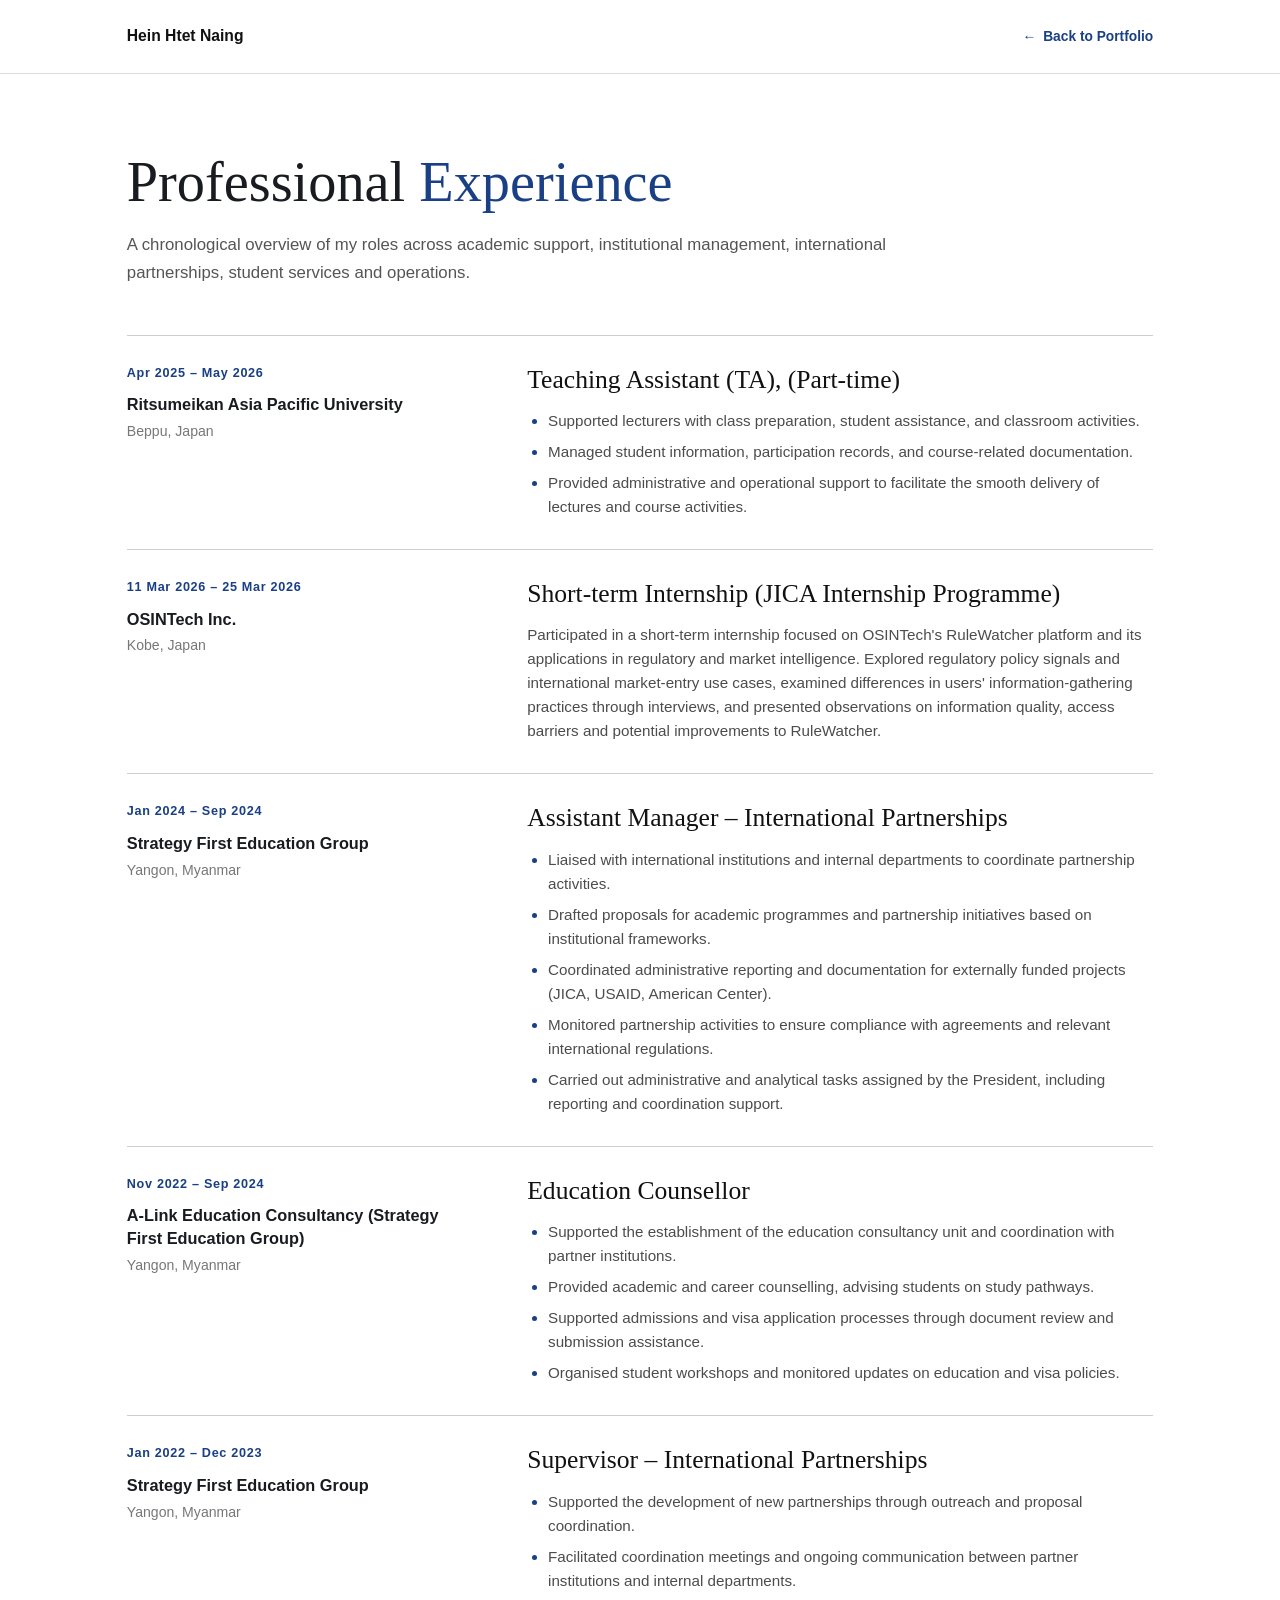
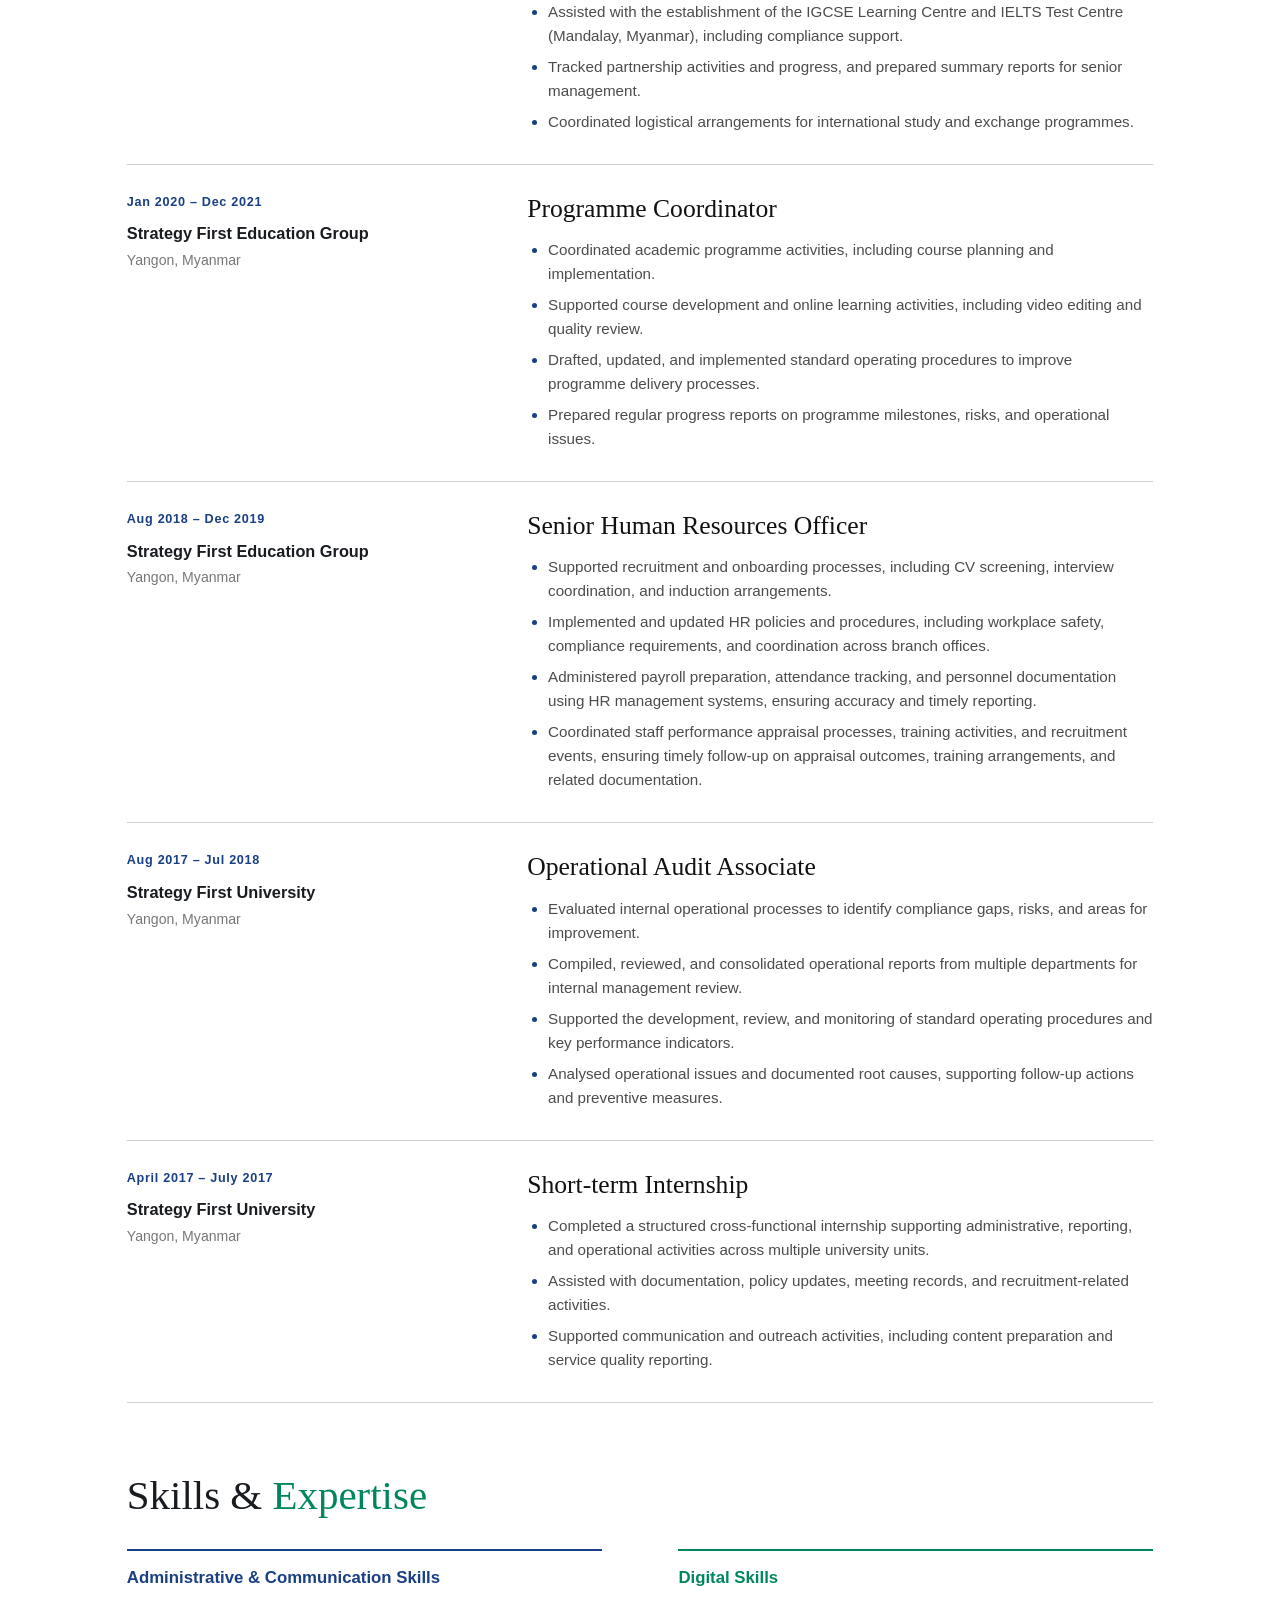
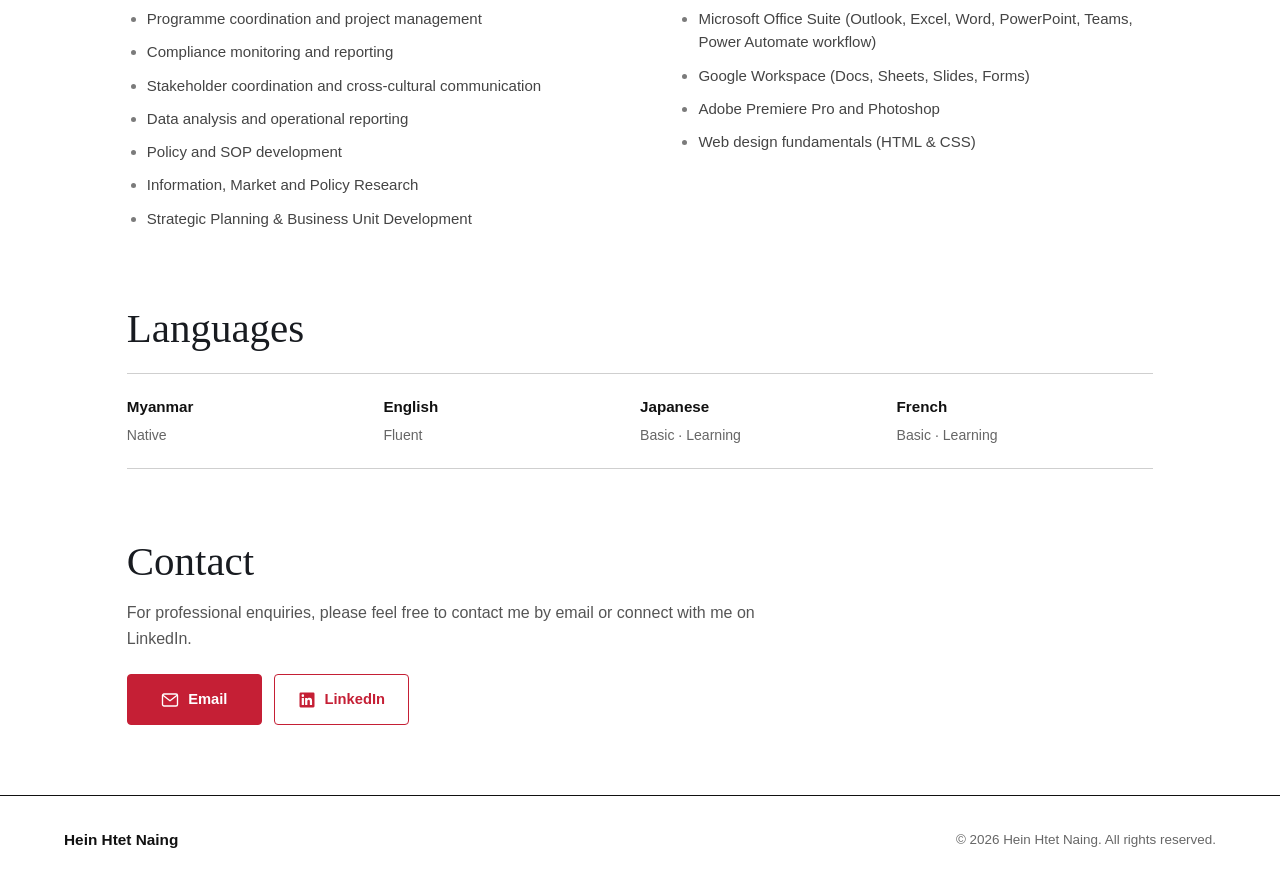
==== commit f3c41289: "Refresh redesigned stylesheet after contrast audit" ====
--- a/experience.html
+++ b/experience.html
@@ -9,7 +9,7 @@
     <link rel="preconnect" href="https://fonts.gstatic.com" crossorigin>
     <link href="https://fonts.googleapis.com/css2?family=Bodoni+Moda:wght@400;500;600&display=swap" rel="stylesheet">
     <link rel="stylesheet" href="css/style.css?v=20261013-mixed1">
-    <link rel="stylesheet" href="css/editorial-v2.css?v=1">
+    <link rel="stylesheet" href="css/editorial-v2.css?v=20261016-contrast2">
 </head>
 <body class="experience-standalone">
     <header class="experience-topbar">
--- a/css/editorial-v2.css
+++ b/css/editorial-v2.css
@@ -1,86 +1,154 @@
-/* PORTFOLIO WEBSITE 2 — EDITORIAL ACADEMIC DESIGN
-   Inspired by scholarly journals, university publications and Swiss editorial systems.
-   Non-destructive layer: original style.css and all content remain intact. */
-:root {
-  --white: #F7F5F0;
-  --black: #202923;
-  --grey: #59645E;
-  --red: #8C3B3D;
-  --navy: #314C47;
-  --cyan: #799391;
-  --green: #466958;
-  --gold: #BCA66C;
-  --gold-dark: #79643A;
-  --light-border: #D9D9D0;
+/* FIVE-COLOUR ARCHITECTURAL PORTFOLIO — approved October 2026
+   White throughout, original-content preserving, responsive redesign. */
+:root{--white:#fff;--black:#181B20;--grey:#616771;--red:#C51F35;--navy:#193F84;--cyan:#0099B4;--green:#00865F;--gold:#C49400;--gold-dark:#876700;--light-border:#D5D8DB;--nav-space:clamp(38px,5.5vw,88px)}
+html{scroll-padding-top:32px}
+body,body:not(.experience-standalone){background:#fff;color:var(--black);font-family:Arial,Helvetica,sans-serif}
+body:not(.experience-standalone) .Intro{background:#fff!important;border-bottom:1px solid #D5D8DB;position:relative}
+body:not(.experience-standalone) .Intro::before{content:"";position:absolute;top:0;left:0;right:0;height:4px;background:linear-gradient(90deg,var(--red) 0 20%,var(--navy) 20% 40%,var(--cyan) 40% 60%,var(--green) 60% 80%,var(--gold) 80% 100%)}
+body:not(.experience-standalone) .Intro-box{background:#fff;max-width:1500px;margin:0 auto;padding:clamp(75px,8vw,130px) clamp(28px,7.5vw,125px);min-height:96svh;justify-content:center;gap:clamp(22px,4vh,43px);display:grid;grid-template-columns:minmax(0,1.55fr) minmax(220px,.85fr);align-content:center;align-items:center}
+body:not(.experience-standalone) .Intro-label{grid-column:1/-1;color:var(--red);font-size:.76rem;letter-spacing:.19em}
+body:not(.experience-standalone) .Intro h1{grid-column:1;font-family:"Bodoni Moda",Georgia,serif;color:var(--black);font-size:clamp(4.6rem,9vw,9rem);line-height:1.01;letter-spacing:-.055em;max-width:860px}
+body:not(.experience-standalone) .Intro-description{grid-column:2;grid-row:2/4;border-left:1px solid #D5D8DB;padding:30px 0 30px clamp(22px,3vw,52px);font-size:clamp(1.04rem,1.4vw,1.27rem);line-height:1.8;max-width:440px}
+body:not(.experience-standalone) .Intro-interests{grid-column:1;grid-row:3;gap:12px 19px}
+body:not(.experience-standalone) .Intro-interests span{font-size:.9rem;font-weight:650;border-bottom-width:3px}
+body:not(.experience-standalone) .Intro-buttons{grid-column:1/-1;gap:12px}
+body:not(.experience-standalone) .Intro-buttons a{min-height:46px;border-radius:0}
+body:not(.experience-standalone) .Intro-button-primary{background:var(--red)!important;border-color:var(--red)!important;color:#fff!important}
+body:not(.experience-standalone) .Intro-button-secondary{background:#fff!important;border-color:var(--red)!important;color:var(--red)!important}
+body:not(.experience-standalone) .page-content,body:not(.experience-standalone) .content-section,body:not(.experience-standalone) .focus-section,body:not(.experience-standalone) .languages-section,body:not(.experience-standalone) .contact-section{background:#fff!important;color:var(--black)!important}
+body:not(.experience-standalone) .focus-section::before,body:not(.experience-standalone) .languages-section::before,body:not(.experience-standalone) .contact-section::before{background:#fff!important}
+body:not(.experience-standalone) .content-section{padding-top:clamp(64px,8vw,115px);padding-bottom:clamp(68px,8vw,115px)}
+body:not(.experience-standalone) .about-section::after,body:not(.experience-standalone) .focus-section::after,body:not(.experience-standalone) .experience-section::after,body:not(.experience-standalone) .education-section::after,body:not(.experience-standalone) .languages-section::after,body:not(.experience-standalone) .credentials-section::after,body:not(.experience-standalone) .hobbies-section::after{height:1px;background:#D5D8DB}
+body:not(.experience-standalone) .content-section h2{font-family:"Bodoni Moda",Georgia,serif;color:var(--black);font-weight:450;letter-spacing:-.045em;line-height:1.1}
+body:not(.experience-standalone) .content-section p{color:#424953}
+body:not(.experience-standalone) .about-label,body:not(.experience-standalone) .focus-label,body:not(.experience-standalone) .experience-label,body:not(.experience-standalone) .education-label,body:not(.experience-standalone) .languages-label,body:not(.experience-standalone) .credentials-label,body:not(.experience-standalone) .hobbies-label,body:not(.experience-standalone) .contact-label{font-size:.78rem;letter-spacing:.16em}
+body:not(.experience-standalone) .about-label{color:var(--navy)!important}
+body:not(.experience-standalone) .focus-label{color:var(--cyan)!important}
+body:not(.experience-standalone) .experience-label{color:var(--green)!important}
+body:not(.experience-standalone) .education-label{color:var(--gold-dark)!important}
+body:not(.experience-standalone) .languages-label{color:var(--red)!important}
+body:not(.experience-standalone) .credentials-label{color:var(--navy)!important}
+body:not(.experience-standalone) .hobbies-label{color:var(--cyan)!important}
+body:not(.experience-standalone) .contact-label{color:var(--red)!important}
+body:not(.experience-standalone) .about-layout{grid-template-columns:minmax(220px,1fr) minmax(0,1.4fr);gap:clamp(28px,6vw,100px)}
+body:not(.experience-standalone) .about-heading::after{background:var(--navy)}
+body:not(.experience-standalone) .about-title-accent,body:not(.experience-standalone) .focus-title-accent,body:not(.experience-standalone) .experience-title-accent,body:not(.experience-standalone) .education-title-accent,body:not(.experience-standalone) .languages-title-accent,body:not(.experience-standalone) .credentials-title-accent{color:inherit}
+body:not(.experience-standalone) .focus-heading{max-width:1100px}
+body:not(.experience-standalone) .focus-grid{display:grid;grid-template-columns:repeat(6,minmax(0,1fr));gap:0;border-left:1px solid #D5D8DB;border-top:1px solid #D5D8DB;overflow:visible}
+body:not(.experience-standalone) .focus-item{grid-column:span 2;min-width:0;background:#fff!important;color:var(--black)!important;border:0!important;border-right:1px solid #D5D8DB!important;border-bottom:1px solid #D5D8DB!important;border-radius:0!important;padding:clamp(19px,2.8vw,37px)!important;box-shadow:none!important;transform:none!important;min-height:225px;display:flex;flex-direction:column;gap:13px;justify-content:flex-start}
+body:not(.experience-standalone) .focus-item:nth-child(-n+2){grid-column:span 3}
+body:not(.experience-standalone) .focus-number{display:none!important}
+body:not(.experience-standalone) .focus-item::before{content:"";display:block;position:static!important;width:48px;height:4px;flex:none;background:var(--red);border:0!important;transform:none!important}
+body:not(.experience-standalone) .focus-item:nth-child(2)::before{background:var(--navy)}
+body:not(.experience-standalone) .focus-item:nth-child(3)::before{background:var(--cyan)}
+body:not(.experience-standalone) .focus-item:nth-child(4)::before{background:var(--green)}
+body:not(.experience-standalone) .focus-item:nth-child(5)::before{background:var(--gold)}
+body:not(.experience-standalone) .focus-item:nth-child(6)::before{background:var(--navy)}
+body:not(.experience-standalone) .focus-item h3{color:var(--black)!important;max-width:30ch;font-size:clamp(1.13rem,1.55vw,1.43rem);line-height:1.3}
+body:not(.experience-standalone) .focus-item p{color:#525B64!important;font-size:.94rem;line-height:1.7}
+body:not(.experience-standalone) .focus-item:hover{background:#FAFAFA!important}
+body:not(.experience-standalone) .experience-list{border-top:1px solid #D5D8DB}
+body:not(.experience-standalone) .experience-entry{border-bottom:1px solid #D5D8DB;background:#fff}
+body:not(.experience-standalone) .experience-entry:hover{background:#FCFCFC}
+body:not(.experience-standalone) .education-list{border-top:1px solid #D5D8DB}
+body:not(.experience-standalone) .education-entry{border-color:#D5D8DB}
+body:not(.experience-standalone) .language-grid{background:#fff!important;border-top:1px solid #D5D8DB;border-bottom:1px solid #D5D8DB;gap:0}
+body:not(.experience-standalone) .language-cell{background:#fff!important;color:var(--black)!important;border-color:#D5D8DB!important;border-radius:0!important;box-shadow:none!important}
+body:not(.experience-standalone) .language-cell h3{color:var(--black)!important}
+body:not(.experience-standalone) .language-cell p,body:not(.experience-standalone) .language-level{color:#616771!important}
+body:not(.experience-standalone) .language-glyph{color:var(--red)!important;opacity:.8}
+body:not(.experience-standalone) .credentials-tab{border-color:#D5D8DB;background:#fff;color:var(--black)}
+body:not(.experience-standalone) .credentials-tab[aria-selected="true"]{background:var(--navy);border-color:var(--navy);color:#fff}
+body:not(.experience-standalone) .credentials-tab:hover:not([aria-selected="true"]){background:#f7f7f7}
+body:not(.experience-standalone) .credentials-section .credential-item{border-color:#D5D8DB}
+body:not(.experience-standalone) .contact-section{border-top:1px solid #D5D8DB}
+body:not(.experience-standalone) .contact-section h2{font-family:"Bodoni Moda",Georgia,serif;font-size:clamp(3.3rem,7vw,7rem)}
+body:not(.experience-standalone) .contact-section a{color:var(--red)}
+body:not(.experience-standalone) .contact-section p{color:#424953!important}
+body:not(.experience-standalone) .floating-nav{background:#fff;border:1px solid #D5D8DB;box-shadow:0 8px 30px rgba(12,24,38,.09)}
+body:not(.experience-standalone) .floating-nav a.active{background:var(--red);color:#fff}
+body:not(.experience-standalone) .floating-nav a:hover{background:var(--navy);color:#fff}
+body:not(.experience-standalone) > .site-footer{background:#fff;color:var(--black);border-top:4px solid var(--red)}
+body:not(.experience-standalone) > .site-footer a{color:var(--navy)}
+/* Detailed experience page: shared white-based design identity */
+.experience-standalone,.experience-standalone .experience-detail-page{background:#fff;color:var(--black)}
+.experience-standalone .experience-page-header h1,.experience-standalone .experience-skills-section h2,.experience-standalone .experience-languages-section h2,.experience-standalone .experience-contact-section h2{font-family:"Bodoni Moda",Georgia,serif;color:var(--black)}
+.experience-standalone .experience-contact-links a:first-child{background:var(--red);border-color:var(--red);color:#fff}
+.experience-standalone .experience-contact-links a{color:var(--red);border-color:var(--red)}
+.experience-standalone .experience-contact-links a:first-child:hover{background:#9F1930;color:#fff}
+.experience-standalone .experience-detail-footer{background:#fff}
+@media(max-width:900px){
+ body:not(.experience-standalone) .Intro-box{grid-template-columns:minmax(0,1fr) minmax(190px,.8fr);padding-left:clamp(30px,7vw,65px);padding-right:clamp(30px,7vw,65px)}
+ body:not(.experience-standalone) .Intro h1{font-size:clamp(3.7rem,8vw,6rem)}
+ body:not(.experience-standalone) .focus-item{grid-column:span 3}
+ body:not(.experience-standalone) .focus-item:nth-child(-n+2){grid-column:span 3}
 }
-html {scroll-padding-top: 28px}
-body {background:#F7F5F0;color:#202923;letter-spacing:.005em}
-body:not(.experience-standalone) .Intro {
-  background:#F1EFE8;
-  border-bottom:1px solid #C7C9C0;
-  position:relative;
+@media(max-width:768px){
+ body:not(.experience-standalone) .Intro-box{display:flex;min-height:100svh;align-items:stretch;gap:23px;padding:92px 25px 60px}
+ body:not(.experience-standalone) .Intro h1{font-size:clamp(3.65rem,12vw,6rem)}
+ body:not(.experience-standalone) .Intro-description{border-left:0;border-top:1px solid #D5D8DB;padding:20px 0 0;max-width:630px}
+ body:not(.experience-standalone) .Intro-interests{order:2}
+ body:not(.experience-standalone) .Intro-description{order:3}
+ body:not(.experience-standalone) .Intro-buttons{order:4}
+ body:not(.experience-standalone) .content-section{padding-top:60px;padding-bottom:65px}
+ body:not(.experience-standalone) .focus-grid{grid-template-columns:repeat(2,minmax(0,1fr))}
+ body:not(.experience-standalone) .focus-item,body:not(.experience-standalone) .focus-item:nth-child(-n+2){grid-column:span 1;min-height:200px;padding:20px!important}
+ body:not(.experience-standalone) .focus-item h3{font-size:1.1rem}
 }
-body:not(.experience-standalone) .Intro::before {
-  content:"";position:absolute;top:0;left:0;right:0;height:6px;
-  background:#314C47;
+@media(max-width:520px){
+ body:not(.experience-standalone) .focus-grid{grid-template-columns:1fr}
+ body:not(.experience-standalone) .focus-item,body:not(.experience-standalone) .focus-item:nth-child(-n+2){grid-column:span 1;min-height:0;padding:22px!important}
+ body:not(.experience-standalone) .Intro h1{font-size:clamp(3.3rem,13vw,4.6rem)}
+ body:not(.experience-standalone) .language-grid{grid-template-columns:repeat(2,minmax(0,1fr))}
 }
-.Intro-box {background:transparent;max-width:1460px;margin-inline:auto;justify-content:center;gap:clamp(22px,3.5vh,38px)}
-.Intro-label {font-size:.78rem;letter-spacing:.22em;text-transform:uppercase;color:#8C3B3D}
-.Intro h1 {font-size:clamp(3.6rem,8.3vw,8rem);letter-spacing:-.05em;line-height:1.04;max-width:1150px}
-.Intro-description {font-size:clamp(1rem,1.3vw,1.2rem);line-height:1.85;max-width:760px;color:#46554D}
-.Intro-interests {gap:10px 20px}
-.Intro-interests span {font-size:.89rem;font-weight:500;letter-spacing:.01em;border-bottom-width:2px;padding-bottom:5px}
-.Intro-buttons a {border-radius:2px;min-height:48px;transition:background .2s,color .2s,border-color .2s}
-.Intro-button-primary {background:#314C47!important;border-color:#314C47!important}
-.Intro-button-secondary {border-color:#819189!important}
-body:not(.experience-standalone) .page-content {background:#F7F5F0}
-body:not(.experience-standalone) .content-section {scroll-margin-top:28px}
-body:not(.experience-standalone) .content-section h2 {
-  font-family:"Bodoni Moda",Georgia,serif;
-  font-weight:500;
-  letter-spacing:-.035em;
-  line-height:1.2;
-}
-body:not(.experience-standalone) .about-section,
-body:not(.experience-standalone) .experience-section,
+@media(prefers-reduced-motion:reduce){body:not(.experience-standalone) .focus-item{transition:none!important}}
+
+
+/* ACCESSIBILITY PATCH — dark-mode remnants on white backgrounds */
+body:not(.experience-standalone) .focus-introduction,
+body:not(.experience-standalone) .languages-introduction,
+body:not(.experience-standalone) .contact-intro{color:#424953!important}
+body:not(.experience-standalone) .focus-section h2,
+body:not(.experience-standalone) .languages-section h2,
+body:not(.experience-standalone) .contact-section h2{color:#181B20!important}
+body:not(.experience-standalone) .contact-title-accent{color:var(--red)!important}
+body:not(.experience-standalone) .contact-primary-address,
+body:not(.experience-standalone) .contact-method-value{color:#181B20!important}
+body:not(.experience-standalone) .contact-primary .contact-method-label{color:#5B626B!important}
+body:not(.experience-standalone) .contact-method-label{color:#006D82!important}
+body:not(.experience-standalone) .contact-primary,
+body:not(.experience-standalone) .contact-method{color:#181B20!important;border-color:#D5D8DB!important}
+body:not(.experience-standalone) .contact-primary:hover .contact-primary-address,
+body:not(.experience-standalone) .contact-method:hover .contact-method-value{color:var(--navy)!important}
+body:not(.experience-standalone) .language-stars .star-filled{color:#AC8200!important}
+body:not(.experience-standalone) .language-stars .star-empty{color:#6A7078!important}
+body:not(.experience-standalone) .focus-item h3,
+body:not(.experience-standalone) .focus-item p{color:#20242B!important}
+body:not(.experience-standalone) .focus-item p{color:#4E5660!important}
+
+
+/* WHITE-BACKGROUND CONTRAST AUDIT — October 2026 */
+body:not(.experience-standalone) .focus-section,
 body:not(.experience-standalone) .languages-section,
-body:not(.experience-standalone) .hobbies-section {background:#F7F5F0;color:#202923}
-body:not(.experience-standalone) .focus-section,
-body:not(.experience-standalone) .education-section,
-body:not(.experience-standalone) .credentials-section {background:#EDEFE9;color:#202923}
-body:not(.experience-standalone) .about-section::after,
-body:not(.experience-standalone) .focus-section::after,
-body:not(.experience-standalone) .experience-section::after,
-body:not(.experience-standalone) .education-section::after,
-body:not(.experience-standalone) .languages-section::after,
-body:not(.experience-standalone) .credentials-section::after,
-body:not(.experience-standalone) .hobbies-section::after {height:1px;background:#C7C9C0}
-body:not(.experience-standalone) .floating-nav {
-  background:#F7F5F0;border:1px solid #C7C9C0;
-  box-shadow:0 8px 32px rgba(20,35,26,.08);
-}
-body:not(.experience-standalone) .floating-nav a.active {background:#314C47;color:#fff}
-body:not(.experience-standalone) .floating-nav a:hover {background:#8C3B3D;color:#fff}
-body:not(.experience-standalone) .contact-section {background:#253C36;color:#F7F5F0}
-body:not(.experience-standalone) > .site-footer {background:#253C36;color:#F7F5F0;border-top:1px solid #61726A}
-body:not(.experience-standalone) a:focus-visible,
-body:not(.experience-standalone) button:focus-visible {outline:3px solid #8C3B3D;outline-offset:4px}
-/* Detailed employment page uses the same material palette and typographic system. */
-.experience-standalone,
-.experience-standalone .experience-detail-page {background:#F7F5F0;color:#202923}
-.experience-standalone .experience-page-header h1,
-.experience-standalone .experience-skills-section h2,
-.experience-standalone .experience-languages-section h2,
-.experience-standalone .experience-contact-section h2 {font-family:"Bodoni Moda",Georgia,serif;letter-spacing:-.035em}
-.experience-standalone .experience-contact-links a:first-child {background:#314C47;border-color:#314C47;color:#fff}
-.experience-standalone .experience-contact-links a {border-color:#314C47;color:#314C47}
-.experience-standalone .site-footer.experience-detail-footer {background:#F7F5F0;border-color:#314C47}
-@media(max-width:768px){
-  .Intro-box {padding:90px 25px 65px;gap:24px}
-  .Intro h1 {font-size:clamp(3.2rem,12vw,5.3rem)}
-  .Intro-interests {gap:8px 14px}
-  .Intro-interests span {font-size:.84rem}
-  .Intro-description {font-size:1rem;line-height:1.75}
-  body:not(.experience-standalone) .floating-nav {background:#F7F5F0}
-}
-@media(prefers-reduced-motion:reduce){.Intro-buttons a{transition:none}}
+body:not(.experience-standalone) .contact-section{color:#181B20!important}
+body:not(.experience-standalone) .focus-section .focus-introduction,
+body:not(.experience-standalone) .languages-section .languages-introduction,
+body:not(.experience-standalone) .contact-section .contact-intro{color:#303A45!important}
+body:not(.experience-standalone) .focus-section h2,
+body:not(.experience-standalone) .languages-section h2,
+body:not(.experience-standalone) .contact-section h2{color:#181B20!important}
+body:not(.experience-standalone) .contact-primary,
+body:not(.experience-standalone) .contact-method{background:#fff!important;color:#181B20!important}
+body:not(.experience-standalone) .contact-primary-address,
+body:not(.experience-standalone) .contact-method-value{color:#181B20!important}
+body:not(.experience-standalone) .contact-primary .contact-method-label{color:#4B5360!important}
+body:not(.experience-standalone) .contact-primary .contact-link-arrow{color:var(--red)!important}
+body:not(.experience-standalone) > .site-footer,
+body:not(.experience-standalone) > .site-footer .footer-inner{background:#fff!important;color:#181B20!important}
+body:not(.experience-standalone) > .site-footer .footer-name{color:#181B20!important}
+body:not(.experience-standalone) > .site-footer .footer-copyright{color:#4B5360!important}
+body:not(.experience-standalone) > .site-footer .footer-back-top{color:var(--navy)!important}
+body:not(.experience-standalone) > .site-footer .footer-back-top:hover{color:var(--red)!important}
+body:not(.experience-standalone) .contact-title-accent{color:var(--red)!important}
+body:not(.experience-standalone) .focus-item p{color:#414A55!important}
+body:not(.experience-standalone) .language-cell .language-level{color:#414A55!important}
